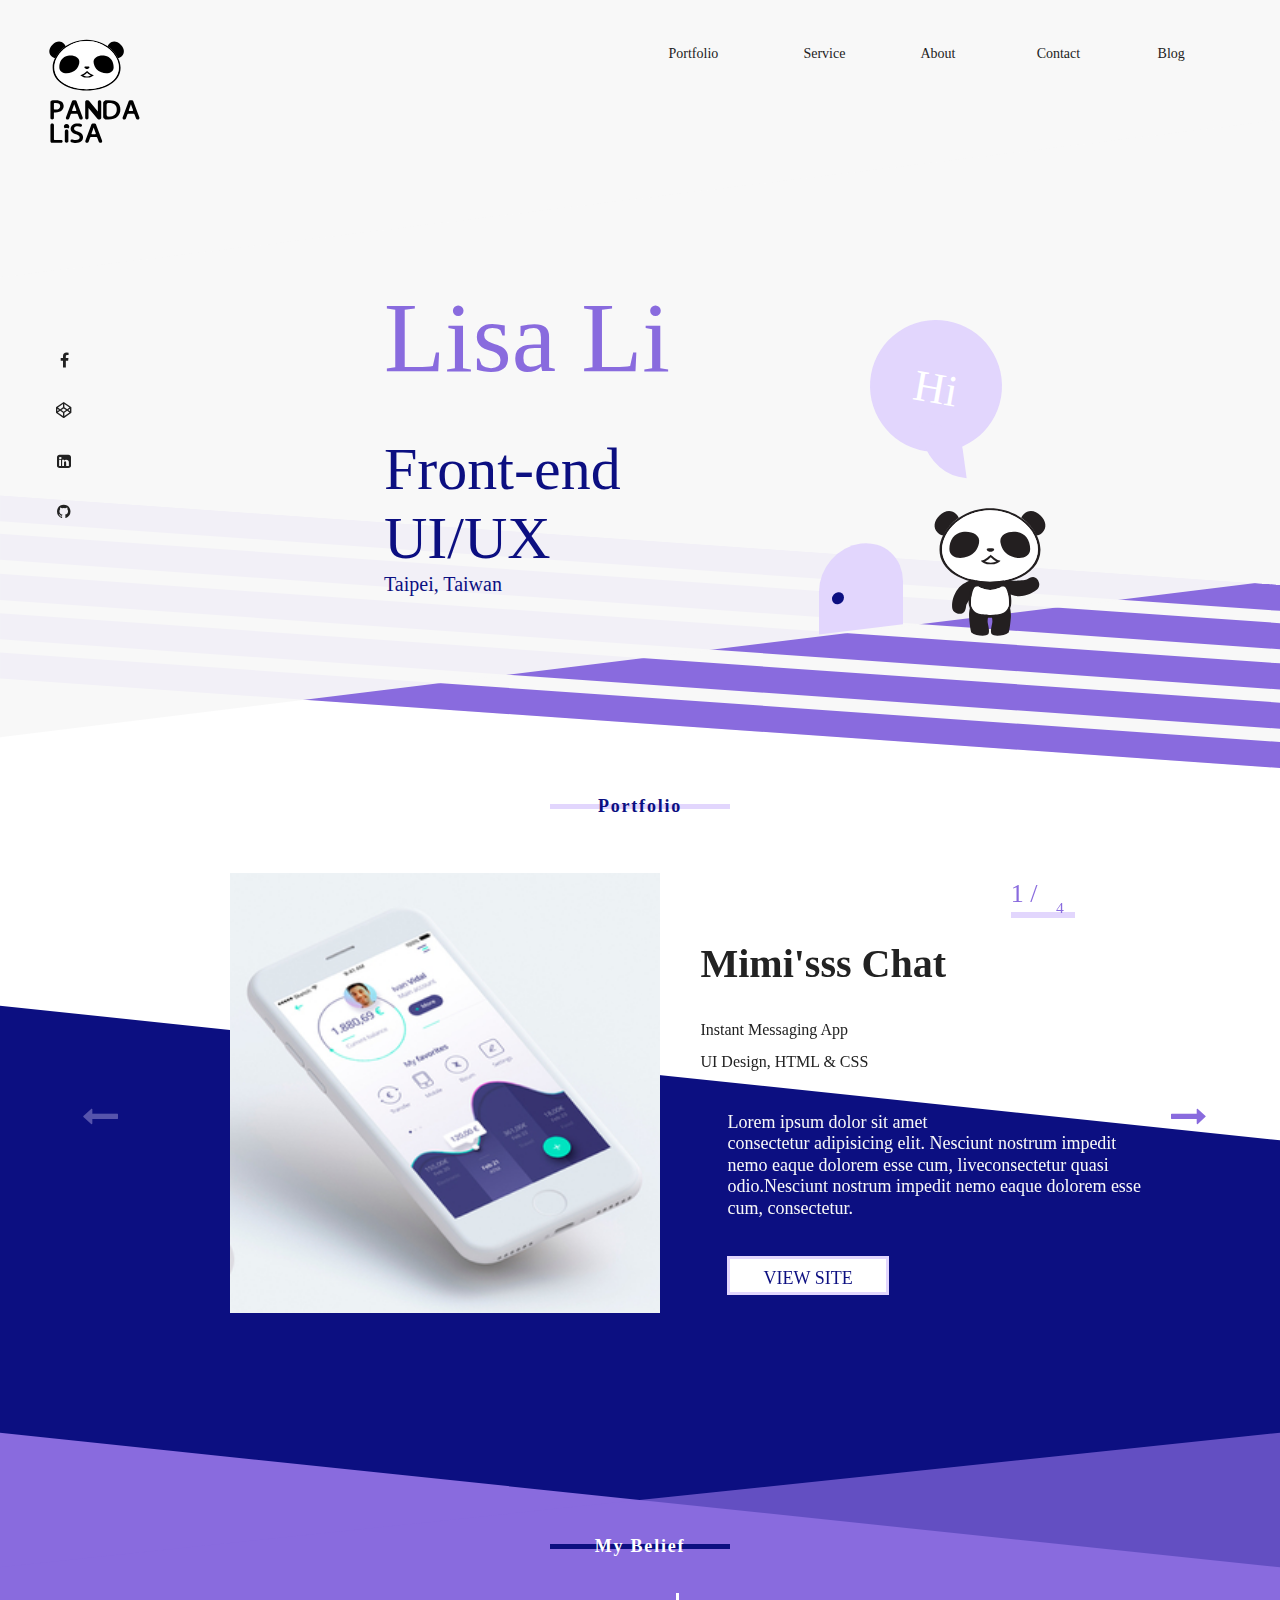
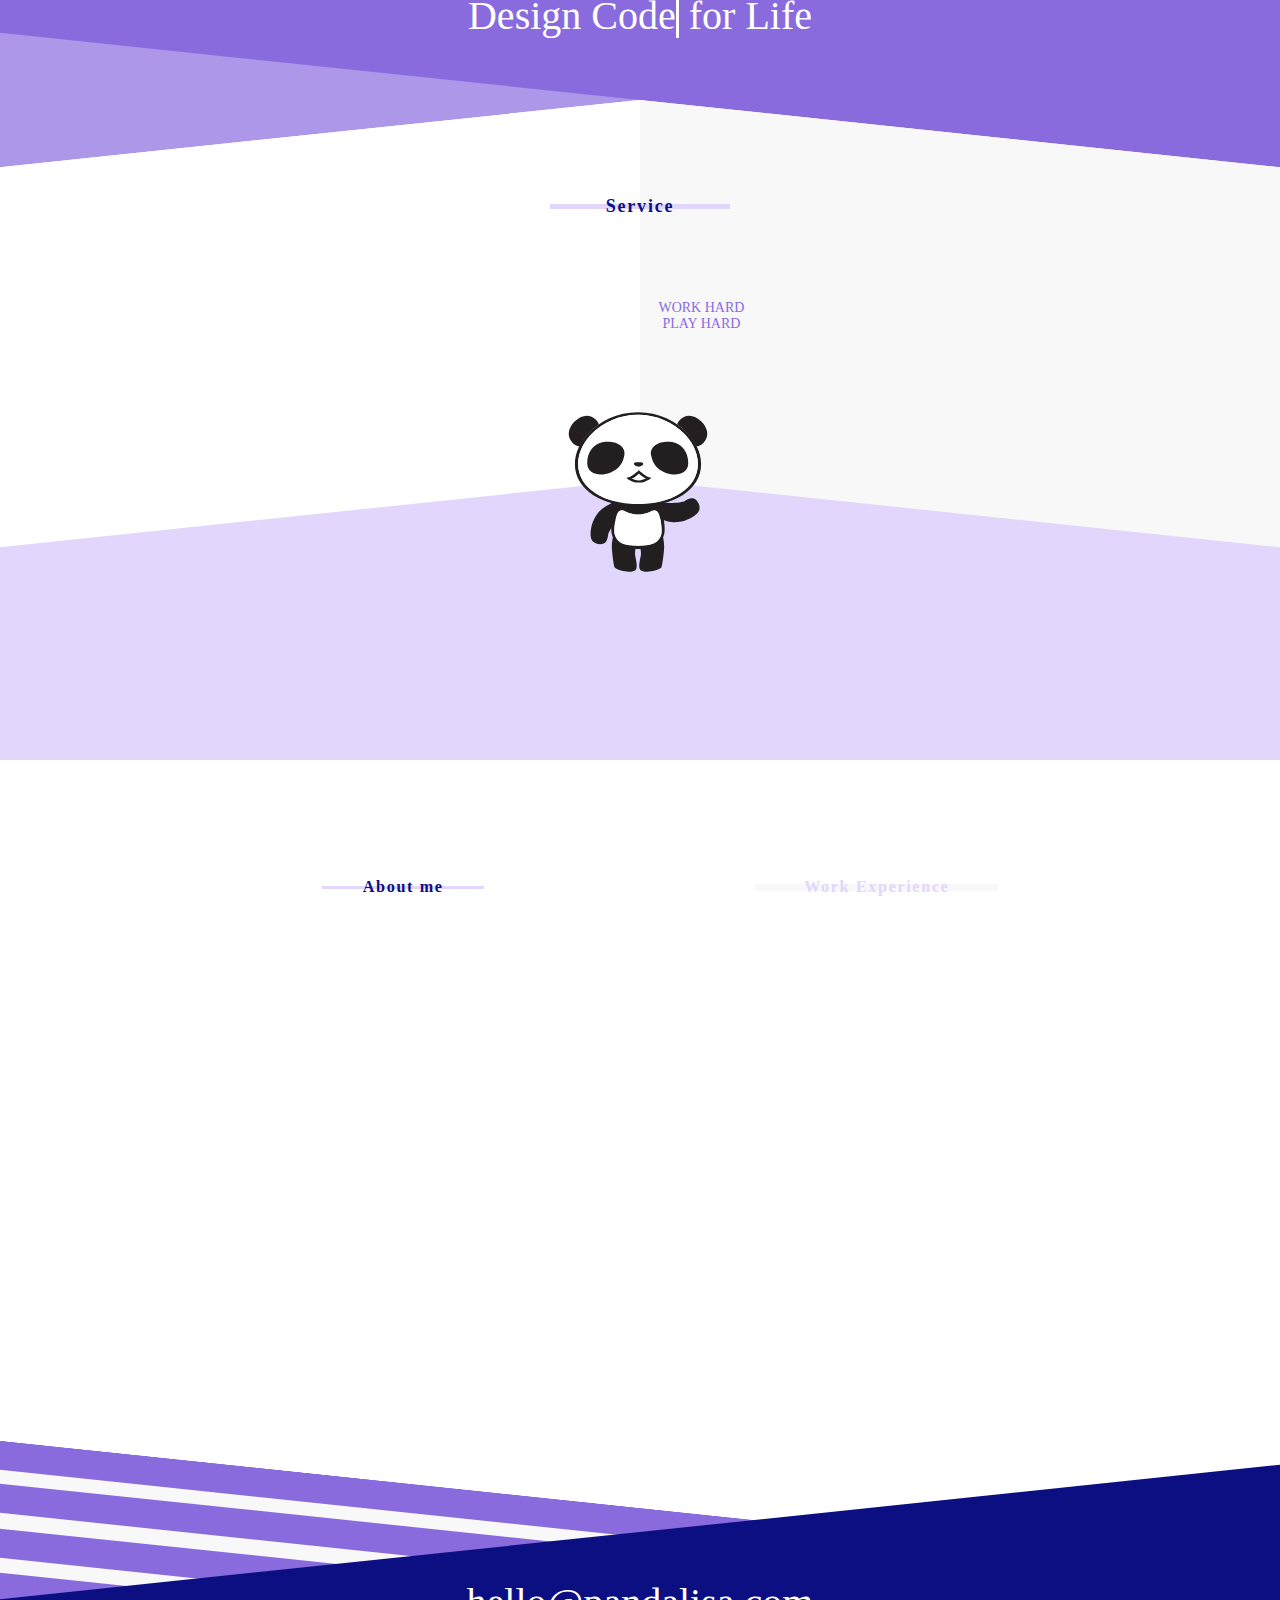
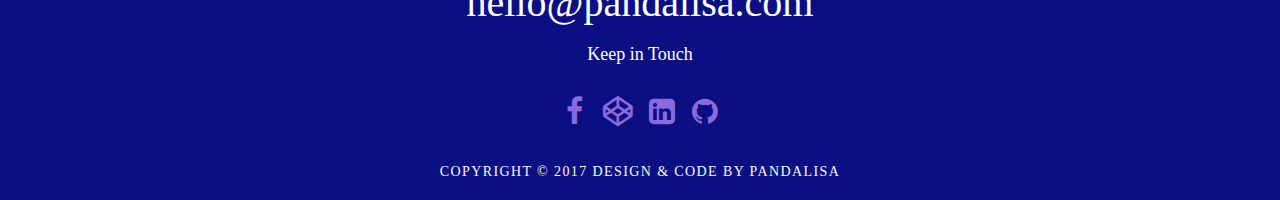
==== index.html @ 6e9677b8 "demo01" ====
<!DOCTYPE html>
<html lang="en">
<head>
	<meta charset="UTF-8">
	<meta name="viewport" content="width=device-width, initial-scale=1">
	<title>hahahaha</title>
	<link rel="stylesheet" href="css/main.css">
	<link rel="stylesheet" href="css/animate.css">
	<link rel="stylesheet" href="css/font-awesome.css">
    <link rel="stylesheet" href="css/swiper.css">

</head>
<body>

	<header>
		<section >
			<div class="brand">
				<a href="#"><img class="brand-logo" src="svg/panda-logo-01.svg" alt="Pandalisa Front-End Developer and UI/UX Designer"></a>
				<a href="#"><img class="brand-logo-hori" src="svg/panda-logo-02.svg" alt="Pandalisa Front-End Developer and UI/UX Designer"></a>
			</div>
			<nav>
				<div class="main-nav">
					<ul class="main-link">
						<li><a href="#" data-hover="portfolio" onclick="return false;" onmousedown="autoScroll('portfolio');">Portfolio</a></li>
						<li><a href="#" data-hover="Service" onclick="return false;" onmousedown="autoScroll('service');">Service</a></li>
						<li><a href="#" data-hover="About" onclick="return false;" onmousedown="autoScroll('about');">About</a></li>
						<li><a href="#contact" data-hover="Contact">Contact</a></li>
						<li><a href="http://pandalisa.blogspot.tw/" data-hover="Blog" target="_blank">Blog</a></li>
					</ul>
				</div>	
				<div class="mobile-nav">
					<a href="javascript:void(0);" class="navicon icon-color"><i class="fa fa-bars" aria-hidden="true"></i></a>
					<ul class="mobile-link hidden">
						<li><a href="#" data-hover="portfolio" onclick="return false;" onmousedown="autoScroll('portfolio');">Portfolio</a></li>
						<li><a href="#" data-hover="Service" onclick="return false;" onmousedown="autoScroll('service');">Service</a></li>
						<li><a href="#" data-hover="About" onclick="return false;" onmousedown="autoScroll('about');">About</a></li>
						<li><a href="#contact" data-hover="Contact">Contact</a></li>
						<li><a href="http://pandalisa.blogspot.tw/" data-hover="Blog" target="_blank">Blog</a></li>
					</ul>
				</div>
			</nav>
		</section>

		<section id="sticky-nav">
			<div class="brand-hori">
				<a href="#"><img class="brand-logo-hori" src="svg/panda-logo-02.svg" alt="Pandalisa Front-End Developer and UI/UX Designer"></a>
			</div>
			<nav>
				<ul>
					<li><a href="#Portfolio" data-hover="Portfolio">Portfolio</a></li>
					<li><a href="#Service" data-hover="Service">Service</a></li>
					<li><a href="#About" data-hover="About">About</a></li>
					<li><a href="#Contact" data-hover="Contact">Contact</a></li>
					<li><a href="#contact" data-hover="Contact">Contact</a></li>
				</ul>	
			</nav>
		</section>
		<div class="clearfix"></div>
			<section id="social-nav">
				<ul>
					<li><a href="https://www.facebook.com/PANDAlisa" target="_blank"><i class="fa fa-facebook-f" aria-hidden="true"></i></a></li>
					<li><a href="https://codepen.io/pandalisa/" target="_blank"><i class="fa fa-codepen" aria-hidden="true"></i></a></li>
					<li><a href="https://www.linkedin.com/in/lisa-lii-pei-yu-b23a4916/" target="_blank"><i class="fa fa-linkedin-square" aria-hidden="true"></i></a></li>
					<li><a href="https://github.com/pandalisatpe" target="_blank"><i class="fa fa-github" aria-hidden="true"></i></a></li>
				</ul>
			</section>
		
	</header>
<!-- Main content Start -->
	<article>
	<!-- Hero Start -->
		<section class="head-hero">
			<div class="hero-title">
				<div class="my-name fadeIn" data-duration="1s">Lisa Li</div>
				<div class="my-job fadeIn" data-duration="2s">Front-end<br>UI/UX</div>
				<div class="my-city fadeIn" data-duration="2.5s">Taipei, Taiwan</div>
			</div>
			<div class="hero-bg-line"><img src="svg/header-line.svg" alt=""></div>
			<div class="hero-bg-gray"></div>
			<div class="hero-bg-panda">
				<p class="hero-bg-panda-hi rotateInUpLeft" data-duration="6s">Hi</p>
				<img src="svg/panda.svg" alt="" class="hero-bg-panda-walk fadeIn" data-duration="4s">
			</div>
		</section>
	<!-- Hero End-->

	<!-- Portfolio Start -->
	<div class="clearfix"></div>
		<section class="my-portfolio" id="portfolio">
			<h2 class="section-title">Portfolio</h2>
		    <!-- Swiper -->
		    <div class="swiper-container case-slider wow fadeIn">
		        <div class="swiper-wrapper">
		            <div class="swiper-slide">
						<div class="wrapper">
							<div class="case-item">
								<img class="case-img" src="img/case-app.jpg" alt="">
								<h3 class="case-name">Mimi'sss Chat</h3>
								<p class="case-type">Instant Messaging App</p>
								<p class="case-tech">UI Design, HTML &amp; CSS</p>
								<p class="case-description">Lorem ipsum dolor sit amet<br>consectetur adipisicing elit. Nesciunt nostrum impedit nemo eaque dolorem esse cum, liveconsectetur quasi odio.Nesciunt nostrum impedit nemo eaque dolorem esse cum, consectetur.</p>
								<a class="view-more" href="#" >VIEW SITE</a>
							</div>
						</div>
		            </div>
		            <div class="swiper-slide">
						<div class="wrapper">
							<div class="case-item">
								<img class="case-img" src="img/case-app.jpg" alt="">
								<h3 class="case-name">Mimi'sss Chat</h3>
								<p class="case-type">Instant Messaging App</p>
								<p class="case-tech">UI Design, HTML &amp; CSS</p>
								<p class="case-description">Lorem ipsum dolor sit amet<br>consectetur adipisicing elit. Nesciunt nostrum impedit nemo eaque dolorem esse cum, liveconsectetur quasi odio.Nesciunt nostrum impedit nemo eaque dolorem esse cum, consectetur.</p>
								<a class="view-more" href="#" >VIEW SITE</a>
							</div>
						</div>
		            </div>
		        	<div class="swiper-slide">
						<div class="wrapper">
							<div class="case-item">
								<img class="case-img" src="img/case-app.jpg" alt="">
								<h3 class="case-name">Mimi'sss Chat</h3>
								<p class="case-type">Instant Messaging App</p>
								<p class="case-tech">UI Design, HTML &amp; CSS</p>
								<p class="case-description">Lorem ipsum dolor sit amet<br>consectetur adipisicing elit. Nesciunt nostrum impedit nemo eaque dolorem esse cum, liveconsectetur quasi odio.Nesciunt nostrum impedit nemo eaque dolorem esse cum, consectetur.</p>
								<a class="view-more" href="#" >VIEW SITE</a>
							</div>
						</div>
		            </div>
		            <div class="swiper-slide">
						<div class="wrapper">
							<div class="case-item">
								<img class="case-img" src="img/case-app.jpg" alt="">
								<h3 class="case-name">Mimi'sss Chat</h3>
								<p class="case-type">Instant Messaging App</p>
								<p class="case-tech">UI Design, HTML &amp; CSS</p>
								<p class="case-description">Lorem ipsum dolor sit amet<br>consectetur adipisicing elit. Nesciunt nostrum impedit nemo eaque dolorem esse cum, liveconsectetur quasi odio.Nesciunt nostrum impedit nemo eaque dolorem esse cum, consectetur.</p>
								<a class="view-more" href="#" >VIEW SITE</a>
							</div>
						</div>
		            </div>
		        </div>
		        <!-- Add Pagination -->
		        <div class="swiper-pagination"></div>
		        <!-- Add Arrows -->
		        <div class="slider-button swiper-button-prev"><i class="fa fa-long-arrow-left" aria-hidden="true"></i></div>
		        <div class="slider-button swiper-button-next"><i class="fa fa-long-arrow-right" aria-hidden="true"></i></div>
		    </div>
		    <div class="portfolio-bg"></div>
		</section>
	<!-- Portfolio End -->

	<!-- Belief Start -->
	<div class="clearfix"></div>
		<section class="my-belief">
			<div class="belief-content">
				<h2 class="section-title-dark">My Belief</h2>
				<p class="belief-text">Design <span class="typewrite" data-period="2000" data-type='["Code","Desing","UI"]'></span><span Class="wrap"></span> for Life</p>
			</div>
			<div class="belief-bg left"></div>
			<div class="belief-bg right"></div>
		</section>
	<!-- Belief Start -->

	<!-- Service Start -->
		<section class="my-service" id="service">
			<div class="service-bg left"></div>
			<div class="service-bg right"></div>
			<div class="service-content">
				<h2 class="section-title">Service</h2>
				<div class="service-item wow fadeInUp" data-wow-duration="1s">
					<h3 class="service-header">UI/UX Design</h3>
					<p class="service-text">Lorem ipsum dolor sit amet<br>consectetur adipisicing elit. Nesciunt nostrum impedit nemo eaque dolorem esse cum, liveconsectetur quasi odio.Nesciunt nostrum impedit nemo eaque dolorem esse cum, consectetur.</p>
				</div>
				<div class="service-item wow fadeInUp" data-wow-duration="1s">
					<h3 class="service-header">User Research</h3>
					<p class="service-text">Lorem ipsum dolor sit amet<br>consectetur adipisicing elit. Nesciunt nostrum impedit nemo eaque dolorem esse cum, liveconsectetur quasi odio.Nesciunt nostrum impedit nemo eaque dolorem esse cum, consectetur.</p>
				</div>
				<div class="service-item wow fadeInUp" data-wow-duration="2s">
					<h3 class="service-header">Front-End Dev.</h3>
					<p class="service-text">Lorem ipsum dolor sit amet<br>consectetur adipisicing elit. Nesciunt nostrum impedit nemo eaque dolorem esse cum, liveconsectetur quasi odio.Nesciunt nostrum impedit nemo eaque dolorem esse cum, consectetur.</p>
				</div>
				<div class="service-item wow fadeInUp" data-wow-duration="2s">
					<h3 class="service-header">Strategy</h3>
					<p class="service-text">Lorem ipsum dolor sit amet<br>consectetur adipisicing elit. Nesciunt nostrum impedit nemo eaque dolorem esse cum, liveconsectetur quasi odio.Nesciunt nostrum impedit nemo eaque dolorem esse cum, consectetur.</p>
				</div>
			</div>
			<div class="service-panda">
				<p>WORK HARD<br>PLAY HARD</p>
				<img class="panda-service" src="svg/panda.svg" alt="">
			</div>
			
		</section>
	<!-- Service Start -->

	<!-- Profile Start -->
		<section class="my-profile" id="about">

			<div class="about-nav">
				<div class="nav-tab">
					<button class="tab-link" onclick="openAbout(event, 'my-about')" id="defaultOpen"><h2 class="section-title" style="width:10em;">About me</h2></button>
 				 	<button class="tab-link" onclick="openAbout(event, 'my-work-experience')"><h2 class="section-title" style="width:15em;">Work Experience</h2></button>
 				 	<button class="tab-link-mobile"><h2 class="section-title" style="width:10em;">About me</h2></button>
				</div>
			</div>

			<div id="my-about" class="tab-content wow fadeInLeft" data-wow-duration="2s">
				<div class="profile-avatar">
					<img src="img/me2.jpg" alt="Lisa Li, Front-End Developer and UI/UX Designer">
				</div>
				<div class="profile-introduction">
					<p class="profile-name">Lisa Li</p>
					Hi! I'm Lisa Li, a enthusiastic Front-End architect based in Taipei, Taiwan. <br><br>
					Currently I primarily specialise in Front-End Development, although I come from UI/UX Design background and also engage in branding, business and event curation. I have more than 6+ years of experience in various project and worked with different clients.<Br><br>
					<h4 class="profile-education">Education</h4>
					<p>Shih Chien University, major in Information Technology and Management.</p><br>
					<h4>Love Panda !!!</h4>
				</div>
			</div>
			<div id="my-work-experience" class="tab-content">
				<div class="work-experience fadeInRight" data-wow-duration="100ms">
					<div class="experience wow fadeInRight" data-wow-duration="1s">
						<div class="date">Nov. 2014<br>Mar. 2017</div>
						<div class="work-company">Elite Branding Group Co. LTD</div>
						<div class="work-content">Website User Interface Design, Brand Executive, Project Management.</div>
					</div>
					<div class="experience wow fadeInRight" data-wow-duration="2s">
						<div class="date">Jul. 2012<br>Sep. 2014</div>
						<div class="work-company">SOHO Creative Branding Consultant</div>
						<div class="work-content">Brand Executive, Project Manager, Vendor Management</div>
					</div>
					<div class="experience wow fadeInRight" data-wow-duration="3s">
						<div class="date">Jul. 2011<br>Jun. 2012</div>
						<div class="work-company">LION TRAVEL CO., LTD Project Planning Dep.</div>
						<div class="work-content">Market Development, Event Coordinator, Project Executive</div>
					</div>
					<div class="experience wow fadeInRight" data-wow-duration="4s">
						<div class="date">Sep. 2009<br>Aug. 2010</div>
						<div class="work-company">Jet Bean Ltd.</div>
						<div class="work-content">Website User Interface, Social Marketing Strategy.</div>
					</div>
				</div>
			</div>

			<div class="about-nav">
				<div class="nav-tab">
 				 	<button class="tab-link-mobile"><h2 class="section-title" style="width:15em;">Work Experience</h2></button>
				</div>
			</div>

			<div id="my-work-experience" class="tab-content-mobile">
				<div class="work-experience fadeInRight" data-wow-duration="100ms">
					<div class="experience wow fadeInRight" data-wow-duration="1s">
						<div class="date">Jul. 2014<br>Mar. 2017</div>
						<div class="work-company">Elite Branding Group Co. LTD</div>
						<div class="work-content">Brand Executive, Project Manager, Vendor Management. Brand Executive, Project Manager, Vendor Management Vendor Management Vendor Management</div>
					</div>
					<div class="experience wow fadeInRight" data-wow-duration="2s">
						<div class="date">Jul. 2014<br>Mar. 2017</div>
						<div class="work-company">Elite Branding Group Co. LTD</div>
						<div class="work-content">Brand Executive, Project Manager, Vendor Management. Brand Executive, Project Manager, Vendor Management Vendor Management Vendor Management</div>
					</div>
					<div class="experience wow fadeInRight" data-wow-duration="3s">
						<div class="date">Jul. 2014<br>Mar. 2017</div>
						<div class="work-company">Elite Branding Group Co. LTD</div>
						<div class="work-content">Brand Executive, Project Manager, Vendor Management. Brand Executive, Project Manager, Vendor Management Vendor Management Vendor Management</div>
					</div>
					<div class="experience wow fadeInRight" data-wow-duration="4s">
						<div class="date">Jul. 2014<br>Mar. 2017</div>
						<div class="work-company">Elite Branding Group Co. LTD</div>
						<div class="work-content">Brand Executive, Project Manager, Vendor Management. Brand Executive, Project Manager, Vendor Management Vendor Management Vendor Management</div>
					</div>
				</div>
			</div>

		</section>
	<!-- Profile End -->

	</article>	
<!-- Main content End -->

	<footer id="contact">
		<section class="my-contact">
			<div class="contact-info">
				<a href="#" class="my-mail">hello@pandalisa.com</a>
			</div>
			<p>Keep in Touch</p>
			<div class="social-contact">
				<ul>
					<li><a href="https://www.facebook.com/PANDAlisa" target="_blank"><i class="fa fa-facebook" aria-hidden="true"></i></a></li>
					<li><a href="https://codepen.io/pandalisa/" target="_blank"><i class="fa fa-codepen" aria-hidden="true"></i></a></li>
					<li><a href="https://www.linkedin.com/in/lisa-lii-pei-yu-b23a4916/" target="_blank"><i class="fa fa-linkedin-square" aria-hidden="true"></i></a></li>
					<li><a href="https://github.com/pandalisatpe" target="_blank"><i class="fa fa-github" aria-hidden="true"></i></a></li>
				</ul>
			</div>
			<div class="copyright">copyright &copy; 2017 Design &amp; Code by <a href="http://www.pandalisa.com/">Pandalisa</a></div>
		</section>
		<section class="footer-bg"></section>
	</footer>

	<!--Javascript-->
	<script type="text/javascript" src="js/main.js"></script>
	<script type="text/javascript" src="js/jquery.min.js"></script>
	<script type="text/javascript" src="js/wow.js"></script>
	<script type="text/javascript" src="js/swiper.js"></script>

	<script>
	    new WOW().init();
	</script>
    <!-- Initialize Swiper -->
    <script>
    var swiper = new Swiper('.swiper-container', {
        nextButton: '.swiper-button-next',
        prevButton: '.swiper-button-prev',
        pagination: '.swiper-pagination',
        paginationType: 'fraction'
    });
    </script>



</body>
</html>
---- css/main.css ----
@charset "UTF-8";
* {
  margin: 0;
  padding: 0;
  width: 100%;
  -webkit-box-sizing: border-box; }

/* Base Setting */
/*! normalize.css v6.0.0 | MIT License | github.com/necolas/normalize.css */
/* Document
   ========================================================================== */
/**
 * 1. Correct the line height in all browsers.
 * 2. Prevent adjustments of font size after orientation changes in
 *    IE on Windows Phone and in iOS.
 */
html {
  line-height: 1.15;
  /* 1 */
  -ms-text-size-adjust: 100%;
  /* 2 */
  -webkit-text-size-adjust: 100%;
  /* 2 */ }

/* Sections
   ========================================================================== */
/**
 * Add the correct display in IE 9-.
 */
article,
aside,
footer,
header,
nav,
section {
  display: block; }

/**
 * Correct the font size and margin on `h1` elements within `section` and
 * `article` contexts in Chrome, Firefox, and Safari.
 */
h1 {
  font-size: 2em;
  margin: 0.67em 0; }

/* Grouping content
   ========================================================================== */
/**
 * Add the correct display in IE 9-.
 * 1. Add the correct display in IE.
 */
figcaption,
figure,
main {
  /* 1 */
  display: block; }

/**
 * Add the correct margin in IE 8.
 */
figure {
  margin: 1em 40px; }

/**
 * 1. Add the correct box sizing in Firefox.
 * 2. Show the overflow in Edge and IE.
 */
hr {
  box-sizing: content-box;
  /* 1 */
  height: 0;
  /* 1 */
  overflow: visible;
  /* 2 */ }

/**
 * 1. Correct the inheritance and scaling of font size in all browsers.
 * 2. Correct the odd `em` font sizing in all browsers.
 */
pre {
  font-family: monospace, monospace;
  /* 1 */
  font-size: 1em;
  /* 2 */ }

/* Text-level semantics
   ========================================================================== */
/**
 * 1. Remove the gray background on active links in IE 10.
 * 2. Remove gaps in links underline in iOS 8+ and Safari 8+.
 */
a {
  background-color: transparent;
  /* 1 */
  -webkit-text-decoration-skip: objects;
  /* 2 */ }

/**
 * 1. Remove the bottom border in Chrome 57- and Firefox 39-.
 * 2. Add the correct text decoration in Chrome, Edge, IE, Opera, and Safari.
 */
abbr[title] {
  border-bottom: none;
  /* 1 */
  text-decoration: underline;
  /* 2 */
  text-decoration: underline dotted;
  /* 2 */ }

/**
 * Prevent the duplicate application of `bolder` by the next rule in Safari 6.
 */
b,
strong {
  font-weight: inherit; }

/**
 * Add the correct font weight in Chrome, Edge, and Safari.
 */
b,
strong {
  font-weight: bolder; }

/**
 * 1. Correct the inheritance and scaling of font size in all browsers.
 * 2. Correct the odd `em` font sizing in all browsers.
 */
code,
kbd,
samp {
  font-family: monospace, monospace;
  /* 1 */
  font-size: 1em;
  /* 2 */ }

/**
 * Add the correct font style in Android 4.3-.
 */
dfn {
  font-style: italic; }

/**
 * Add the correct background and color in IE 9-.
 */
mark {
  background-color: #ff0;
  color: #000; }

/**
 * Add the correct font size in all browsers.
 */
small {
  font-size: 80%; }

/**
 * Prevent `sub` and `sup` elements from affecting the line height in
 * all browsers.
 */
sub,
sup {
  font-size: 75%;
  line-height: 0;
  position: relative;
  vertical-align: baseline; }

sub {
  bottom: -0.25em; }

sup {
  top: -0.5em; }

/* Embedded content
   ========================================================================== */
/**
 * Add the correct display in IE 9-.
 */
audio,
video {
  display: inline-block; }

/**
 * Add the correct display in iOS 4-7.
 */
audio:not([controls]) {
  display: none;
  height: 0; }

/**
 * Remove the border on images inside links in IE 10-.
 */
img {
  border-style: none; }

/**
 * Hide the overflow in IE.
 */
svg:not(:root) {
  overflow: hidden; }

/* Forms
   ========================================================================== */
/**
 * Remove the margin in Firefox and Safari.
 */
button,
input,
optgroup,
select,
textarea {
  margin: 0; }

/**
 * Show the overflow in IE.
 * 1. Show the overflow in Edge.
 */
button,
input {
  /* 1 */
  overflow: visible; }

/**
 * Remove the inheritance of text transform in Edge, Firefox, and IE.
 * 1. Remove the inheritance of text transform in Firefox.
 */
button,
select {
  /* 1 */
  text-transform: none; }

/**
 * 1. Prevent a WebKit bug where (2) destroys native `audio` and `video`
 *    controls in Android 4.
 * 2. Correct the inability to style clickable types in iOS and Safari.
 */
button,
html [type="button"],
[type="reset"],
[type="submit"] {
  -webkit-appearance: button;
  /* 2 */ }

/**
 * Remove the inner border and padding in Firefox.
 */
button::-moz-focus-inner,
[type="button"]::-moz-focus-inner,
[type="reset"]::-moz-focus-inner,
[type="submit"]::-moz-focus-inner {
  border-style: none;
  padding: 0; }

/**
 * Restore the focus styles unset by the previous rule.
 */
button:-moz-focusring,
[type="button"]:-moz-focusring,
[type="reset"]:-moz-focusring,
[type="submit"]:-moz-focusring {
  outline: 1px dotted ButtonText; }

/**
 * 1. Correct the text wrapping in Edge and IE.
 * 2. Correct the color inheritance from `fieldset` elements in IE.
 * 3. Remove the padding so developers are not caught out when they zero out
 *    `fieldset` elements in all browsers.
 */
legend {
  box-sizing: border-box;
  /* 1 */
  color: inherit;
  /* 2 */
  display: table;
  /* 1 */
  max-width: 100%;
  /* 1 */
  padding: 0;
  /* 3 */
  white-space: normal;
  /* 1 */ }

/**
 * 1. Add the correct display in IE 9-.
 * 2. Add the correct vertical alignment in Chrome, Firefox, and Opera.
 */
progress {
  display: inline-block;
  /* 1 */
  vertical-align: baseline;
  /* 2 */ }

/**
 * Remove the default vertical scrollbar in IE.
 */
textarea {
  overflow: auto; }

/**
 * 1. Add the correct box sizing in IE 10-.
 * 2. Remove the padding in IE 10-.
 */
[type="checkbox"],
[type="radio"] {
  box-sizing: border-box;
  /* 1 */
  padding: 0;
  /* 2 */ }

/**
 * Correct the cursor style of increment and decrement buttons in Chrome.
 */
[type="number"]::-webkit-inner-spin-button,
[type="number"]::-webkit-outer-spin-button {
  height: auto; }

/**
 * 1. Correct the odd appearance in Chrome and Safari.
 * 2. Correct the outline style in Safari.
 */
[type="search"] {
  -webkit-appearance: textfield;
  /* 1 */
  outline-offset: -2px;
  /* 2 */ }

/**
 * Remove the inner padding and cancel buttons in Chrome and Safari on macOS.
 */
[type="search"]::-webkit-search-cancel-button,
[type="search"]::-webkit-search-decoration {
  -webkit-appearance: none; }

/**
 * 1. Correct the inability to style clickable types in iOS and Safari.
 * 2. Change font properties to `inherit` in Safari.
 */
::-webkit-file-upload-button {
  -webkit-appearance: button;
  /* 1 */
  font: inherit;
  /* 2 */ }

/* Interactive
   ========================================================================== */
/*
 * Add the correct display in IE 9-.
 * 1. Add the correct display in Edge, IE, and Firefox.
 */
details,
menu {
  display: block; }

/*
 * Add the correct display in all browsers.
 */
summary {
  display: list-item; }

/* Scripting
   ========================================================================== */
/**
 * Add the correct display in IE 9-.
 */
canvas {
  display: inline-block; }

/**
 * Add the correct display in IE.
 */
template {
  display: none; }

/* Hidden
   ========================================================================== */
/**
 * Add the correct display in IE 10-.
 */
[hidden] {
  display: none; }

@font-face {
  font-family: 'Liquide';
  src: url("fonts/Liquide.ttf") format("truetype"); }
@font-face {
  font-family: 'Roboto';
  font-style: 'regular';
  font-weight: 400;
  src: url("https://fonts.googleapis.com/css?family=Roboto:300,400,500,500i,700,900"); }
h1, h2, h3, h4 {
  font-family: 'Liquide'; }

h1 {
  font-size: 40px; }

h2 {
  font-size: 20px; }

h3 {
  font-size: 30px; }

h4 {
  font-size: 18px; }

p {
  font-size: 18px; }

.clearfix:after {
  content: '';
  display: table;
  clear: both; }

/*
// pc 
@media all and (min-width: 1025px) and (max-width: 1440px) {
	body {width: 100%;}	
}

// pc normal and pad-horizonal 
@media all and (min-width: 960px) and (max-width: 1024px) {
	
}

// pc small
@media all and (min-width: 768px) and (max-width: 959px) {
	
}

// pad vertical
@media all and (min-width: 640px) and (max-width: 767px) {
	body {width: 100%;}	
}

// mobile horizonal
@media all and (min-width: 426px) and (max-width: 639px) {
	body {width: 100%;}
}

// mobile vertical
@media all and (min-width: 321px) and (max-width: 425px) {
	body {width: 100%;}	
}

// mobile small
@media all and (max-width: 320px) {
	body {width: 100%;}	
}
*/
body {
  width: 100%;
  font-family: 'Roboto';
  font-size: 20px;
  color: #222222; }
  @media all and (min-width: 640px) and (max-width: 768px) {
    body {
      font-size: 18px; } }
  @media all and (min-width: 426px) and (max-width: 639px) {
    body {
      font-size: 16px; } }
  @media all and (min-width: 321px) and (max-width: 425px) {
    body {
      font-size: 16px; } }
  @media all and (max-width: 320px) {
    body {
      font-size: 16px; } }

/* Each Module */
.brand {
  z-index: 900;
  float: left;
  position: absolute;
  width: 20%; }
  .brand .brand-logo {
    width: 7em;
    margin: 1em 1.2em;
    display: block; }
    @media all and (min-width: 960px) and (max-width: 1024px) {
      .brand .brand-logo {
        width: 6em; } }
    @media all and (min-width: 769px) and (max-width: 959px) {
      .brand .brand-logo {
        width: 5em; } }
    @media all and (min-width: 640px) and (max-width: 768px) {
      .brand .brand-logo {
        display: none; } }
    @media all and (min-width: 426px) and (max-width: 639px) {
      .brand .brand-logo {
        display: none; } }
    @media all and (min-width: 321px) and (max-width: 425px) {
      .brand .brand-logo {
        display: none; } }
    @media all and (max-width: 320px) {
      .brand .brand-logo {
        display: none; } }
  .brand .brand-logo-hori {
    width: 9em;
    margin: .7em 0;
    display: none; }
    @media all and (min-width: 640px) and (max-width: 768px) {
      .brand .brand-logo-hori {
        display: block; } }
    @media all and (min-width: 426px) and (max-width: 639px) {
      .brand .brand-logo-hori {
        display: block; } }
    @media all and (min-width: 321px) and (max-width: 425px) {
      .brand .brand-logo-hori {
        display: block; } }
    @media all and (max-width: 320px) {
      .brand .brand-logo-hori {
        display: block; } }

nav {
  z-index: 800;
  position: absolute;
  float: left; }

.main-nav {
  width: 80%;
  height: 6em;
  float: right;
  display: block;
  padding: 0 5%; }
  .main-nav ul {
    text-align: right;
    padding-top: 2em; }
    .main-nav ul li:nth-child(1) {
      width: 8em; }
    .main-nav ul li:nth-child(2) {
      width: 6em; }
    .main-nav ul li:nth-child(3) {
      width: 5.5em; }
    .main-nav ul li:nth-child(4) {
      width: 7em; }
    .main-nav ul li:nth-child(5) {
      width: 4.4em; }
    .main-nav ul li {
      display: inline-block;
      text-align: center;
      margin: 0 1em;
      font-family: 'Liquide';
      font-size: .7em; }
      .main-nav ul li a {
        text-decoration: none;
        color: #222222; }
      .main-nav ul li a:hover {
        color: #0C0F81; }
      .main-nav ul li:hover {
        background: linear-gradient(0deg, transparent 0%, transparent 30%, #E2D6FD 30%, #E2D6FD 70%, transparent 70%, transparent 100%); }
  @media all and (min-width: 769px) and (max-width: 959px) {
    .main-nav ul li {
      margin: 0 0.7em; } }
  @media all and (min-width: 640px) and (max-width: 768px) {
    .main-nav ul li {
      margin: 0 0.3em; } }
  @media all and (min-width: 426px) and (max-width: 639px) {
    .main-nav {
      display: none; } }
  @media all and (min-width: 321px) and (max-width: 425px) {
    .main-nav {
      display: none; } }
  @media all and (max-width: 320px) {
    .main-nav {
      display: none; } }

.mobile-bg {
  background: #896bde;
  height: 100vh;
  transform-origin: top;
  transform: height 2s ease; }

.mobile-nav {
  width: 100%;
  float: left;
  position: absolute;
  padding: 1.5em 2em; }
  .mobile-nav .navicon {
    text-align: right;
    color: #FFF;
    font-size: 2em; }
  .mobile-nav .icon-color {
    color: #896BDE; }
  .mobile-nav ul.hidden {
    display: none; }
  .mobile-nav ul.mobile-link {
    width: 100%;
    text-align: center;
    padding: 1em 20% 0; }
    .mobile-nav ul.mobile-link li {
      display: block;
      text-align: center;
      width: 100%;
      margin: 1.4em 0;
      font-family: 'Liquide';
      font-size: 1.7em; }
      .mobile-nav ul.mobile-link li a {
        text-decoration: none;
        color: #FFF; }
      .mobile-nav ul.mobile-link li a:hover {
        color: #0C0F81; }
      .mobile-nav ul.mobile-link li:hover {
        background: linear-gradient(0deg, transparent 0%, transparent 30%, #E2D6FD 30%, #E2D6FD 70%, transparent 70%, transparent 100%); }
  @media all and (min-width: 1025px) and (max-width: 1440px) {
    .mobile-nav {
      display: none; } }
  @media all and (min-width: 960px) and (max-width: 1024px) {
    .mobile-nav {
      display: none; } }
  @media all and (min-width: 769px) and (max-width: 959px) {
    .mobile-nav {
      display: none; } }
  @media all and (min-width: 640px) and (max-width: 768px) {
    .mobile-nav {
      display: none; } }
  @media all and (min-width: 426px) and (max-width: 639px) {
    .mobile-nav {
      display: block; } }
  @media all and (min-width: 321px) and (max-width: 425px) {
    .mobile-nav {
      display: block; } }
  @media all and (max-width: 320px) {
    .mobile-nav {
      display: block; } }

#sticky-nav {
  display: none;
  opacity: 0;
  position: fixed;
  padding: 0 5%;
  z-index: 900;
  background: rgba(248, 248, 248, 0.8);
  width: 100%;
  height: 4.5em;
  top: -4.5em;
  transform-origin: top;
  transition: all 2s linear; }

@keyframes navdown {
  form {
    top: -4.5em;
    opacity: 0; }
  to {
    top: 0;
    opacity: 1; } }
#sticky-nav > .brand-hori {
  float: left;
  width: 20%; }
  #sticky-nav > .brand-hori .brand-logo-hori {
    width: 9em;
    margin: .7em 1.2em; }

#sticky-nav > nav {
  float: right;
  display: block;
  height: 6em; }
  #sticky-nav > nav ul {
    text-align: right;
    padding-top: 1.6em; }
    #sticky-nav > nav ul li:nth-child(1) {
      width: 8em; }
    #sticky-nav > nav ul li:nth-child(2) {
      width: 6em; }
    #sticky-nav > nav ul li:nth-child(3) {
      width: 5.5em; }
    #sticky-nav > nav ul li:nth-child(4) {
      width: 7em; }
    #sticky-nav > nav ul li {
      display: inline-block;
      text-align: center;
      margin: 0 1em;
      font-family: 'Liquide';
      font-size: .7em; }
      #sticky-nav > nav ul li a {
        text-decoration: none;
        color: #222222; }
      #sticky-nav > nav ul li a:hover {
        color: #0C0F81; }
      #sticky-nav > nav ul li:hover {
        background: linear-gradient(0deg, transparent 0%, transparent 30%, #E2D6FD 30%, #E2D6FD 70%, transparent 70%, transparent 100%); }

#social-nav {
  float: left;
  display: block;
  position: fixed;
  width: 10%;
  margin-top: 25%;
  z-index: 900; }
  #social-nav ul li {
    margin: 2em auto;
    text-align: center;
    list-style: none;
    font-size: .8em; }
    #social-nav ul li a, #social-nav ul li a:link {
      color: #222222; }
    #social-nav ul li a:hover {
      color: #896BDE; }
  @media all and (min-width: 640px) and (max-width: 768px) {
    #social-nav {
      display: none; } }
  @media all and (min-width: 426px) and (max-width: 639px) {
    #social-nav {
      display: none; } }
  @media all and (min-width: 321px) and (max-width: 425px) {
    #social-nav {
      display: none; } }
  @media all and (max-width: 320px) {
    #social-nav {
      display: none; } }

.section-title, .nav-tab button h2, .nav-tab button.active h2, .nav-tab button:hover h2, .nav-tab button:focus h2, .nav-tab .tab-link-mobile h2 {
  width: 10em;
  font-size: .9em;
  color: #0C0F81;
  text-align: center;
  margin: 2em auto;
  font-family: 'Liquide';
  letter-spacing: .1em;
  background: linear-gradient(0deg, transparent 0%, transparent 40%, #E2D6FD 40%, #E2D6FD 60%, transparent 60%, transparent 100%); }

.section-title-dark {
  width: 10em;
  font-size: .9em;
  color: #FFF;
  text-align: center;
  margin: 2em auto;
  font-family: 'Liquide';
  letter-spacing: .1em;
  background: linear-gradient(0deg, transparent 0%, transparent 40%, #0C0F81 40%, #0C0F81 60%, transparent 60%, transparent 100%); }

.case-slider {
  z-index: 50;
  width: 100%;
  position: absolute; }

.swiper-wrapper {
  width: 80%;
  margin: 0 10%; }
  @media all and (min-width: 321px) and (max-width: 425px) {
    .swiper-wrapper {
      width: 90%;
      margin: 0 5%; } }
  @media all and (max-width: 320px) {
    .swiper-wrapper {
      width: 90%;
      margin: 0 5%; } }

.case-item {
  width: 84%;
  height: 23em;
  margin: 0 8%; }
  @media all and (min-width: 321px) and (max-width: 425px) {
    .case-item {
      width: 80%;
      height: 29em;
      margin: 0 5%; } }
  @media all and (max-width: 320px) {
    .case-item {
      width: 80%;
      height: 28em;
      margin: 0 5%; } }

.case-img {
  float: left;
  width: 40%;
  height: 22em;
  object-fit: cover;
  margin: 1em 2em 0 0; }
  @media all and (min-width: 769px) and (max-width: 959px) {
    .case-img {
      height: 11em; } }
  @media all and (min-width: 640px) and (max-width: 768px) {
    .case-img {
      height: 11em; } }
  @media all and (min-width: 426px) and (max-width: 639px) {
    .case-img {
      height: 11em;
      margin: 1em 1em 0 0; } }
  @media all and (min-width: 321px) and (max-width: 425px) {
    .case-img {
      width: 90%;
      height: 7em;
      margin: .5em 5%; } }
  @media all and (max-width: 320px) {
    .case-img {
      width: 90%;
      height: 7em;
      margin: .5em 5%; } }

.case-name {
  float: left;
  width: 50%;
  height: 2em;
  font-family: 'Liquide';
  font-size: 2em;
  margin-top: 2.2em; }
  @media all and (min-width: 769px) and (max-width: 959px) {
    .case-name {
      margin-top: 1.2em; } }
  @media all and (min-width: 640px) and (max-width: 768px) {
    .case-name {
      margin-top: 1.2em; } }
  @media all and (min-width: 426px) and (max-width: 639px) {
    .case-name {
      margin-top: 1.2em; } }
  @media all and (min-width: 321px) and (max-width: 425px) {
    .case-name {
      width: 100%;
      margin-top: .2em; } }
  @media all and (max-width: 320px) {
    .case-name {
      width: 100%;
      font-size: 1.5em;
      margin-top: .2em; } }

.case-type {
  float: left;
  width: 30%;
  height: 2em;
  font-size: .8em; }
  @media all and (min-width: 769px) and (max-width: 959px) {
    .case-type {
      margin-top: 1em; } }
  @media all and (min-width: 640px) and (max-width: 768px) {
    .case-type {
      margin-top: 1.5em; } }
  @media all and (min-width: 426px) and (max-width: 639px) {
    .case-type {
      margin-top: 1.5em;
      width: 40%; } }
  @media all and (min-width: 321px) and (max-width: 425px) {
    .case-type {
      width: 85%;
      color: #FFF;
      margin-left: 5%; } }
  @media all and (max-width: 320px) {
    .case-type {
      width: 85%;
      color: #FFF;
      margin-left: 5%;
      margin-top: 1.7em; } }

.case-tech {
  float: left;
  width: 30%;
  height: 2em;
  font-size: .8em; }
  @media all and (min-width: 426px) and (max-width: 639px) {
    .case-tech {
      width: 40%; } }
  @media all and (min-width: 321px) and (max-width: 425px) {
    .case-tech {
      width: 85%;
      color: #FFF;
      margin-left: 5%; } }
  @media all and (max-width: 320px) {
    .case-tech {
      width: 85%;
      color: #FFF;
      margin-left: 5%; } }

.case-description {
  float: left;
  width: 40%;
  height: 6.5em;
  font-size: .9em;
  font-weight: 300;
  line-height: 1.2em;
  color: #f8f8f8;
  margin: 1.5em 1.5em; }
  @media all and (min-width: 769px) and (max-width: 959px) {
    .case-description {
      width: 80%; } }
  @media all and (min-width: 640px) and (max-width: 768px) {
    .case-description {
      width: 80%; } }
  @media all and (min-width: 426px) and (max-width: 639px) {
    .case-description {
      width: 75%; } }
  @media all and (min-width: 321px) and (max-width: 425px) {
    .case-description {
      width: 90%;
      margin: .5em 1%; } }
  @media all and (max-width: 320px) {
    .case-description {
      width: 100%;
      margin: .5em 0%; } }

.view-more {
  float: left;
  width: 15%;
  height: 2.2em;
  font-size: .9em;
  background: #fff;
  color: #0C0F81;
  text-align: center;
  text-decoration: none;
  border: 0.2em solid #E2D6FD;
  padding: .5em 0;
  margin-left: 1.5em; }
  .view-more:hover {
    background: #E2D6FD;
    color: #fff;
    transition: all 200ms ease; }
  @media all and (min-width: 769px) and (max-width: 959px) {
    .view-more {
      width: 20%;
      margin: -1.5em 40% 0; } }
  @media all and (min-width: 640px) and (max-width: 768px) {
    .view-more {
      width: 20%;
      margin: -1.5em 40% 0; } }
  @media all and (min-width: 426px) and (max-width: 639px) {
    .view-more {
      width: 26%;
      margin: 0 37%; } }
  @media all and (min-width: 321px) and (max-width: 425px) {
    .view-more {
      width: 40%;
      margin: 1em 30%; } }
  @media all and (max-width: 320px) {
    .view-more {
      width: 40%;
      margin: 1em 30%; } }

.slider-button {
  position: absolute;
  width: 90%;
  height: 5em;
  margin: 7em 5% 0;
  font-size: 1.8em;
  top: 50%; }
  .slider-button:hover {
    cursor: pointer; }
  @media all and (min-width: 960px) and (max-width: 1024px) {
    .slider-button {
      top: 46%; } }
  @media all and (min-width: 769px) and (max-width: 959px) {
    .slider-button {
      top: 46%; } }
  @media all and (min-width: 640px) and (max-width: 768px) {
    .slider-button {
      top: 41%; } }
  @media all and (min-width: 426px) and (max-width: 639px) {
    .slider-button {
      top: 40%; } }
  @media all and (min-width: 321px) and (max-width: 425px) {
    .slider-button {
      top: 90%; } }
  @media all and (max-width: 320px) {
    .slider-button {
      top: 90%; } }

.swiper-button-prev {
  width: 1em;
  height: 3em;
  left: .5em;
  padding-top: 1em;
  color: #E2D6FD; }
  .swiper-button-prev:hover {
    padding-top: .94em;
    text-shadow: 0.05em 0.1em 0.1em #222222; }
  @media all and (min-width: 321px) and (max-width: 425px) {
    .swiper-button-prev {
      left: 20%; } }
  @media all and (max-width: 320px) {
    .swiper-button-prev {
      left: 20%; } }

.swiper-button-next {
  width: 1em;
  height: 3em;
  right: .5em;
  padding-top: 1em;
  text-align: right;
  color: #896BDE; }
  .swiper-button-next:hover {
    padding-top: .94em;
    text-shadow: -0.05em 0.1em 0.1em #E2D6FD; }
  @media all and (min-width: 321px) and (max-width: 425px) {
    .swiper-button-next {
      right: 20%; } }
  @media all and (max-width: 320px) {
    .swiper-button-next {
      right: 20%; } }

.swiper-pagination {
  position: absolute;
  right: 15%;
  top: 1em;
  width: 10%;
  height: 3em;
  font-family: 'Liquide';
  color: #896BDE;
  font-size: 1.3em; }
  @media all and (min-width: 960px) and (max-width: 1024px) {
    .swiper-pagination {
      right: 10%; } }
  @media all and (min-width: 769px) and (max-width: 959px) {
    .swiper-pagination {
      right: 15%;
      top: 90%; } }
  @media all and (min-width: 640px) and (max-width: 768px) {
    .swiper-pagination {
      right: 15%;
      top: 90%; } }
  @media all and (min-width: 426px) and (max-width: 639px) {
    .swiper-pagination {
      right: 16%;
      top: 90%; } }
  @media all and (min-width: 321px) and (max-width: 425px) {
    .swiper-pagination {
      font-size: 1em;
      right: 48%;
      top: 93%; } }
  @media all and (max-width: 320px) {
    .swiper-pagination {
      font-size: 1em;
      right: 48%;
      top: 93%; } }
  .swiper-pagination .swiper-pagination-total {
    display: block;
    position: absolute;
    color: #222222;
    font-size: .6em;
    color: #896BDE;
    left: 2.3em;
    top: 1.3em; }
  .swiper-pagination:before {
    content: "";
    position: absolute;
    width: 50%;
    height: .2em;
    background: #E2D6FD;
    top: 1.3em; }

/* General Layout */
header {
  z-index: 800;
  width: 100%;
  height: 6em;
  background: #f8f8f8;
  padding: 0; }
  @media all and (min-width: 640px) and (max-width: 768px) {
    header {
      height: 5em; } }
  @media all and (min-width: 426px) and (max-width: 639px) {
    header {
      position: fixed;
      height: 4em; } }
  @media all and (min-width: 321px) and (max-width: 425px) {
    header {
      position: fixed;
      height: 4em; } }
  @media all and (max-width: 320px) {
    header {
      position: fixed;
      height: 4em; } }

footer {
  width: 100%;
  height: 14em;
  overflow: hidden; }

.my-contact {
  z-index: 50;
  position: absolute;
  width: 34%;
  margin: 1em 33% 0;
  text-align: center;
  padding-top: 2em;
  color: #FFF; }
  .my-contact p {
    font-family: 'Liquide';
    margin-top: 1em; }
  @media all and (min-width: 960px) and (max-width: 1024px) {
    .my-contact {
      width: 44%;
      margin: 1em 28% 0; } }
  @media all and (min-width: 769px) and (max-width: 959px) {
    .my-contact {
      width: 50%;
      margin: 1em 25% 0; } }
  @media all and (min-width: 640px) and (max-width: 768px) {
    .my-contact {
      width: 56%;
      margin: 1em 22% 0; } }
  @media all and (min-width: 426px) and (max-width: 639px) {
    .my-contact {
      width: 80%;
      margin: 1em 10% 0; } }
  @media all and (min-width: 321px) and (max-width: 425px) {
    .my-contact {
      width: 90%;
      margin: 1em 5% 0;
      font-size: .8em; } }
  @media all and (max-width: 320px) {
    .my-contact {
      width: 90%;
      margin: 1em 5% 0;
      font-size: .8em; } }

.contact-info {
  text-align: center; }
  .contact-info .my-mail {
    font-size: 2em;
    text-decoration: none;
    color: #FFF;
    width: 15em; }
  .contact-info:hover {
    background: linear-gradient(0deg, transparent 0%, transparent 30%, #222222 30%, #222222 70%, transparent 70%, transparent 100%); }

.social-contact {
  width: 40%;
  height: 1.5em;
  margin: 1em 30% .8em;
  font-size: 1.5em; }
  .social-contact ul {
    list-style: none; }
    .social-contact ul li {
      width: 25%;
      text-align: center;
      float: left; }
      .social-contact ul li a, .social-contact ul li a:link {
        color: #896BDE; }
      .social-contact ul li a:hover {
        color: #fff; }

.copyright {
  font-size: .7em;
  font-weight: 300;
  letter-spacing: .1em;
  color: #f8f8f8;
  text-transform: uppercase; }
  .copyright a, .copyright a:link {
    text-decoration: none;
    color: #f8f8f8; }

.footer-bg {
  z-index: 10;
  width: 100%;
  height: 14em;
  background: #0C0F81;
  overflow: hidden; }
  .footer-bg:before {
    content: "";
    width: 59%;
    height: 8.8em;
    position: absolute;
    transform-origin: right top;
    transform: skewY(6deg);
    background-image: url("../svg/header-line.svg"); }
  .footer-bg:after {
    content: "";
    width: 100%;
    height: 9em;
    position: absolute;
    transform: skewY(-6deg);
    background: #0C0F81;
    margin-top: .6em; }
  @media all and (min-width: 960px) and (max-width: 1024px) {
    .footer-bg:before {
      width: 65%; } }
  @media all and (min-width: 769px) and (max-width: 959px) {
    .footer-bg:before {
      width: 65%; } }
  @media all and (min-width: 640px) and (max-width: 768px) {
    .footer-bg:before {
      width: 65%; } }
  @media all and (min-width: 426px) and (max-width: 639px) {
    .footer-bg:before {
      width: 71%;
      transform: skewY(6deg) scaleY(0.6); } }
  @media all and (min-width: 321px) and (max-width: 425px) {
    .footer-bg:before {
      width: 71%;
      transform: skewY(6deg) scaleY(0.6); } }
  @media all and (max-width: 320px) {
    .footer-bg:before {
      width: 80%;
      transform: skewY(6deg) scaleY(0.6); } }

/* Each Page */
.head-hero {
  width: 100%;
  height: 25em;
  background: #f8f8f8; }
  @media all and (min-width: 960px) and (max-width: 1024px) {
    .head-hero {
      height: 24.5em; } }
  @media all and (min-width: 769px) and (max-width: 959px) {
    .head-hero {
      height: 23em; } }
  @media all and (min-width: 640px) and (max-width: 768px) {
    .head-hero {
      height: 22em; } }
  @media all and (min-width: 426px) and (max-width: 639px) {
    .head-hero {
      height: 21em; } }
  @media all and (min-width: 321px) and (max-width: 425px) {
    .head-hero {
      height: 22em; } }
  @media all and (max-width: 320px) {
    .head-hero {
      height: 19em; } }
  .head-hero .hero-bg-gray {
    z-index: 20;
    width: 100%;
    height: 23em;
    background: rgba(248, 248, 248, 0.95);
    position: absolute;
    transform-origin: right;
    transform: skewY(-7deg); }
    @media all and (min-width: 426px) and (max-width: 639px) {
      .head-hero .hero-bg-gray {
        height: 22em; } }
    @media all and (min-width: 321px) and (max-width: 425px) {
      .head-hero .hero-bg-gray {
        height: 23em; } }
    @media all and (max-width: 320px) {
      .head-hero .hero-bg-gray {
        height: 21em; } }
    .head-hero .hero-bg-gray:before {
      content: '';
      position: absolute;
      width: 4.2em;
      height: 4.3em;
      background: #E2D6FD;
      -webkit-border-radius: 50% 50% 0 0;
      border-radius: 50% 50% 0 0;
      margin: 18.6em 0 0 64%; }
      @media all and (min-width: 426px) and (max-width: 639px) {
        .head-hero .hero-bg-gray:before {
          margin: 17.6em 0 0 60%; } }
      @media all and (min-width: 321px) and (max-width: 425px) {
        .head-hero .hero-bg-gray:before {
          margin: 18.6em 0 0 55%; } }
      @media all and (max-width: 320px) {
        .head-hero .hero-bg-gray:before {
          margin: 16.6em 0 0 55%; } }
    .head-hero .hero-bg-gray:after {
      content: '';
      position: absolute;
      width: .6em;
      height: .6em;
      background: #0C0F81;
      -webkit-border-radius: 50%;
      border-radius: 50%;
      margin: 20.9em 0 0 65%; }
      @media all and (min-width: 426px) and (max-width: 639px) {
        .head-hero .hero-bg-gray:after {
          margin: 19.9em 0 0 62%; } }
      @media all and (min-width: 321px) and (max-width: 425px) {
        .head-hero .hero-bg-gray:after {
          margin: 20.9em 0 0 57%; } }
      @media all and (max-width: 320px) {
        .head-hero .hero-bg-gray:after {
          margin: 18.9em 0 0 57%; } }
  .head-hero .hero-bg-line {
    z-index: 10;
    width: 100%;
    position: absolute;
    margin-top: 21em;
    transform-origin: top;
    transform: skewY(4deg); }
    @media all and (min-width: 426px) and (max-width: 639px) {
      .head-hero .hero-bg-line {
        margin-top: 20em;
        transform: skewY(5deg) scaleY(1.3); } }
    @media all and (min-width: 321px) and (max-width: 425px) {
      .head-hero .hero-bg-line {
        margin-top: 21em;
        transform: skewY(6deg) scaleY(1.5); } }
    @media all and (max-width: 320px) {
      .head-hero .hero-bg-line {
        margin-top: 18.5em;
        transform: skewY(8deg) scaleY(1.7); } }

.hero-title {
  z-index: 30;
  width: 60%;
  position: absolute;
  margin-top: 8em;
  margin-left: 30%; }
  @media all and (min-width: 960px) and (max-width: 1024px) {
    .hero-title {
      margin-top: 8em;
      margin-left: 22%; } }
  @media all and (min-width: 769px) and (max-width: 959px) {
    .hero-title {
      margin-top: 7.5em;
      margin-left: 20%; } }
  @media all and (min-width: 640px) and (max-width: 768px) {
    .hero-title {
      margin-top: 7em;
      margin-left: 10%; } }
  @media all and (min-width: 426px) and (max-width: 639px) {
    .hero-title {
      width: 90%;
      margin-top: 6.5em;
      margin-left: 8%; } }
  @media all and (min-width: 321px) and (max-width: 425px) {
    .hero-title {
      width: 90%;
      margin-top: 6em;
      margin-left: 8%; } }
  @media all and (max-width: 320px) {
    .hero-title {
      width: 90%;
      margin-top: 6em;
      margin-left: 5%; } }
  .hero-title .my-name {
    font-size: 5em;
    font-family: 'Liquide';
    color: #896BDE;
    margin-bottom: .4em; }
    @media all and (min-width: 321px) and (max-width: 425px) {
      .hero-title .my-name {
        font-size: 3.5em; } }
    @media all and (max-width: 320px) {
      .hero-title .my-name {
        font-size: 3em; } }
  .hero-title .my-job {
    font-size: 3em;
    font-family: 'Roboto';
    color: #0C0F81; }
    @media all and (max-width: 320px) {
      .hero-title .my-job {
        font-size: 2.5em; } }
  .hero-title .my-city {
    font-size: 1em;
    font-family: 'Roboto';
    color: #0C0F81; }

.hero-bg-panda {
  z-index: 50;
  width: 17%;
  position: absolute;
  margin: 10em 0 0 68%; }
  @media all and (min-width: 321px) and (max-width: 425px) {
    .hero-bg-panda {
      margin: 10em 0 0 60%; } }
  @media all and (max-width: 320px) {
    .hero-bg-panda {
      margin: 8em 0 0 53%; } }

.hero-bg-panda-hi {
  width: 3em;
  height: 3em;
  font-size: 2.2em;
  font-family: 'Liquide';
  color: #FFF;
  background: #E2D6FD;
  padding: 1em;
  -webkit-border-radius: 50%;
  border-radius: 50%;
  transform: rotate(10deg); }
  @media all and (min-width: 426px) and (max-width: 639px) {
    .hero-bg-panda-hi {
      transform: scale(0.9) rotate(10deg);
      margin-left: 0.8em; } }
  @media all and (min-width: 321px) and (max-width: 425px) {
    .hero-bg-panda-hi {
      transform: scale(0.9);
      margin-left: 1em; } }
  @media all and (max-width: 320px) {
    .hero-bg-panda-hi {
      transform: scale(0.8);
      margin-left: 1em; } }
  .hero-bg-panda-hi:before {
    content: '';
    width: 1em;
    height: 1em;
    background: #E2D6FD;
    position: absolute;
    transform: skewY(20deg) rotate(-20deg);
    margin: 1.4em 0 0 .4em;
    -webkit-border-radius: 0 40% 0 80%;
    border-radius: 0 40% 0 80%; }
    @media all and (min-width: 321px) and (max-width: 425px) {
      .hero-bg-panda-hi:before {
        -webkit-border-radius: 80% 0 80% 0;
        border-radius: 80% 0 80% 0;
        transform: rotate(-60deg) scale(0.9); } }
    @media all and (max-width: 320px) {
      .hero-bg-panda-hi:before {
        -webkit-border-radius: 80% 0 80% 0;
        border-radius: 80% 0 80% 0;
        transform: rotate(-60deg) scale(0.8); } }

.hero-bg-panda-walk {
  width: 8em;
  position: absolute;
  margin: 2em 0 0 2em; }
  @media all and (min-width: 321px) and (max-width: 425px) {
    .hero-bg-panda-walk {
      margin: 1em 0 0 1em; } }
  @media all and (max-width: 320px) {
    .hero-bg-panda-walk {
      margin: 1em 0 0 1em; } }

.my-portfolio {
  width: 100%;
  height: 37em;
  background: #fff;
  margin-top: 7em;
  overflow: hidden; }
  @media all and (min-width: 769px) and (max-width: 959px) {
    .my-portfolio {
      height: 33em; } }
  @media all and (min-width: 640px) and (max-width: 768px) {
    .my-portfolio {
      height: 31em; } }
  @media all and (min-width: 426px) and (max-width: 639px) {
    .my-portfolio {
      height: 31em; } }
  @media all and (min-width: 321px) and (max-width: 425px) {
    .my-portfolio {
      height: 35em; } }
  @media all and (max-width: 320px) {
    .my-portfolio {
      height: 35em; } }

.portfolio-bg {
  position: absolute;
  width: 100%;
  height: 22em;
  background: #0C0F81;
  margin-top: -12em;
  transform: skewY(6deg);
  overflow: hidden; }
  @media all and (min-width: 769px) and (max-width: 959px) {
    .portfolio-bg {
      height: 18em; } }
  @media all and (min-width: 640px) and (max-width: 768px) {
    .portfolio-bg {
      height: 18em;
      margin-top: -13em; } }
  @media all and (min-width: 426px) and (max-width: 639px) {
    .portfolio-bg {
      height: 18em;
      margin-top: -13em; } }
  @media all and (min-width: 321px) and (max-width: 425px) {
    .portfolio-bg {
      height: 20em;
      margin-top: -16.9em; } }
  @media all and (max-width: 320px) {
    .portfolio-bg {
      height: 21em;
      margin-top: -16.9em; } }

.my-belief {
  width: 100%;
  height: 10em; }

.belief-content {
  z-index: 50;
  position: absolute; }
  .belief-content .belief-text {
    width: 70%;
    margin: .6em 15%;
    text-align: center;
    font-size: 2em;
    font-family: 'Liquide';
    color: #FFF; }
    @media all and (min-width: 769px) and (max-width: 959px) {
      .belief-content .belief-text {
        width: 80%;
        margin: .6em 10%;
        font-size: 2em; } }
    @media all and (min-width: 640px) and (max-width: 768px) {
      .belief-content .belief-text {
        width: 80%;
        margin: .6em 10%;
        font-size: 2em; } }
    @media all and (min-width: 426px) and (max-width: 639px) {
      .belief-content .belief-text {
        width: 90%;
        margin: .6em 5%;
        font-size: 1.8em; } }
    @media all and (min-width: 321px) and (max-width: 425px) {
      .belief-content .belief-text {
        width: 96%;
        margin: .6em 2%;
        font-size: 1.5em; } }
    @media all and (max-width: 320px) {
      .belief-content .belief-text {
        width: 98%;
        margin: .6em 1%;
        font-size: 1.3em; } }

.belief-bg {
  z-index: 10;
  position: absolute;
  width: 100%;
  height: 10em; }
  .belief-bg.left {
    transform: skewY(6deg);
    background: #896bde; }
  .belief-bg.right {
    transform: skewY(-6deg);
    background: rgba(137, 107, 222, 0.7); }

.my-service {
  width: 100%;
  height: 33em;
  background: #896BDE;
  background: linear-gradient(0deg, #E2D6FD 0%, #E2D6FD 80%, #FFF 80%, #FFF 100%); }
  @media all and (min-width: 426px) and (max-width: 639px) {
    .my-service {
      height: 40em; } }
  @media all and (min-width: 321px) and (max-width: 425px) {
    .my-service {
      height: 46em; } }
  @media all and (max-width: 320px) {
    .my-service {
      height: 52em; } }

.service-content {
  z-index: 50;
  position: absolute;
  width: 80%;
  height: 25em;
  margin: 3em 10% 0; }
  @media all and (min-width: 960px) and (max-width: 1024px) {
    .service-content {
      width: 86%;
      margin: 3em 7% 0; } }
  @media all and (min-width: 769px) and (max-width: 959px) {
    .service-content {
      width: 90%;
      margin: 2em 5% 0; } }
  @media all and (min-width: 640px) and (max-width: 768px) {
    .service-content {
      width: 90%;
      margin: 1.5em 5% 0; } }
  @media all and (min-width: 426px) and (max-width: 639px) {
    .service-content {
      width: 80%;
      margin: 1.5em 10% 0; } }
  @media all and (min-width: 321px) and (max-width: 425px) {
    .service-content {
      width: 90%;
      margin: 1.5em 5% 0; } }
  @media all and (max-width: 320px) {
    .service-content {
      width: 90%;
      margin: 1.5em 5% 0; } }
  .service-content div:nth-child(3), .service-content div:nth-child(5) {
    margin-left: 20%; }
    @media all and (min-width: 426px) and (max-width: 639px) {
      .service-content div:nth-child(3), .service-content div:nth-child(5) {
        margin-left: 0; } }
    @media all and (min-width: 321px) and (max-width: 425px) {
      .service-content div:nth-child(3), .service-content div:nth-child(5) {
        margin-left: 0; } }
    @media all and (max-width: 320px) {
      .service-content div:nth-child(3), .service-content div:nth-child(5) {
        margin-left: 0; } }

.service-item {
  width: 40%;
  height: 10em;
  float: left;
  margin-top: 1.5em;
  padding: 2em 2em; }
  @media all and (min-width: 769px) and (max-width: 959px) {
    .service-item {
      width: 40%;
      padding: 2em 1.5em; } }
  @media all and (min-width: 640px) and (max-width: 768px) {
    .service-item {
      width: 40%;
      margin-top: 1.5em;
      padding: 1.5em 0.7em; } }
  @media all and (min-width: 426px) and (max-width: 639px) {
    .service-item {
      width: 100%;
      height: 7em;
      margin-top: 1em;
      padding: .5em 0.7em; } }
  @media all and (min-width: 321px) and (max-width: 425px) {
    .service-item {
      width: 100%;
      height: 8em;
      margin-top: 1.5em;
      padding: .5em 0.7em; } }
  @media all and (max-width: 320px) {
    .service-item {
      width: 100%;
      height: 10em;
      margin-top: 1em;
      padding: .5em 0.7em; } }
  .service-item .service-header {
    font-family: 'Liquide';
    font-size: 1.1em !important;
    letter-spacing: .1em; }
  .service-item .service-text {
    font-size: .9em;
    font-weight: 300;
    margin-top: .8em; }
    @media all and (min-width: 426px) and (max-width: 639px) {
      .service-item .service-text {
        line-height: 1.5em; } }
    @media all and (min-width: 321px) and (max-width: 425px) {
      .service-item .service-text {
        line-height: 1.5em; } }
    @media all and (max-width: 320px) {
      .service-item .service-text {
        line-height: 1.5em; } }

.service-bg {
  z-index: 10;
  position: absolute;
  width: 100%;
  height: 19em; }
  .service-bg.left {
    transform: skewY(-6deg);
    background: linear-gradient(90deg, #FFF 0%, #FFF 50%, transparent 50%, transparent 100%); }
  .service-bg.right {
    transform: skewY(6deg);
    background: linear-gradient(-90deg, #f8f8f8 0%, #f8f8f8 50%, transparent 50%, transparent 100%); }
  @media all and (min-width: 769px) and (max-width: 959px) {
    .service-bg {
      height: 18em; } }
  @media all and (min-width: 640px) and (max-width: 768px) {
    .service-bg {
      height: 19em; } }
  @media all and (min-width: 426px) and (max-width: 639px) {
    .service-bg {
      height: 21.3em; } }
  @media all and (min-width: 321px) and (max-width: 425px) {
    .service-bg {
      height: 24.6em; }
      .service-bg.right {
        background: linear-gradient(-90deg, #FFF 0%, #FFF 50%, transparent 50%, transparent 100%); } }
  @media all and (max-width: 320px) {
    .service-bg {
      height: 28em; }
      .service-bg.right {
        background: linear-gradient(-90deg, #FFF 0%, #FFF 50%, transparent 50%, transparent 100%); } }

.service-panda {
  z-index: 40;
  position: absolute;
  width: 16%;
  height: 10%;
  margin: 10em 42% 0; }
  @media all and (min-width: 769px) and (max-width: 959px) {
    .service-panda {
      margin: 10em 39% 0; } }
  @media all and (min-width: 640px) and (max-width: 768px) {
    .service-panda {
      margin: 10em 36% 0; } }
  .service-panda p {
    width: 60%;
    text-align: center;
    margin-left: 50%;
    font-family: 'Liquide';
    color: #896BDE;
    font-size: .7em; }
    @media all and (min-width: 960px) and (max-width: 1024px) {
      .service-panda p {
        width: 83%;
        margin-left: 44%; } }
    @media all and (min-width: 769px) and (max-width: 959px) {
      .service-panda p {
        width: 83%;
        margin-left: 35%; } }
    @media all and (min-width: 640px) and (max-width: 768px) {
      .service-panda p {
        width: 83%;
        margin-left: 35%; } }
    @media all and (min-width: 426px) and (max-width: 639px) {
      .service-panda p {
        display: none; } }
    @media all and (min-width: 321px) and (max-width: 425px) {
      .service-panda p {
        display: none; } }
    @media all and (max-width: 320px) {
      .service-panda p {
        display: none; } }

.panda-service {
  width: 10em;
  text-align: center;
  margin: 3em 0; }
  @media all and (min-width: 426px) and (max-width: 639px) {
    .panda-service {
      display: none; } }
  @media all and (min-width: 321px) and (max-width: 425px) {
    .panda-service {
      display: none; } }
  @media all and (max-width: 320px) {
    .panda-service {
      display: none; } }

.my-profile {
  width: 100%;
  height: 30em;
  margin: 5em 0 3em; }
  @media all and (min-width: 426px) and (max-width: 639px) {
    .my-profile {
      height: 100em; } }
  @media all and (min-width: 321px) and (max-width: 425px) {
    .my-profile {
      height: 105em;
      margin: 4em 0 3em; } }
  @media all and (max-width: 320px) {
    .my-profile {
      height: 115em;
      margin: 4em 0 3em; } }

.about-nav {
  width: 74%;
  height: 3em;
  margin: 3em 13% 2em; }
  @media all and (min-width: 426px) and (max-width: 639px) {
    .about-nav {
      width: 90%;
      margin: 2em 5% 1em; } }
  @media all and (min-width: 321px) and (max-width: 425px) {
    .about-nav {
      width: 90%;
      margin: 2em 5% 1em; } }
  @media all and (max-width: 320px) {
    .about-nav {
      width: 90%;
      margin: 2em 5% 1em; } }

.nav-tab {
  width: 100%;
  height: 3em;
  display: block; }
  .nav-tab button {
    float: left;
    width: 50%;
    height: 3em;
    border: 1px solid transparent;
    font-size: .9em;
    background: transparent;
    cursor: pointer; }
    .nav-tab button h2 {
      margin: 1em auto;
      color: #E2D6FD;
      background: linear-gradient(0deg, transparent 0%, transparent 30%, #f8f8f8 30%, #f8f8f8 70%, transparent 70%, transparent 100%); }
    .nav-tab button.active h2 {
      margin: 1em auto; }
    .nav-tab button:hover h2, .nav-tab button:focus h2 {
      margin: 1em auto; }
    .nav-tab button:hover, .nav-tab button:focus, .nav-tab button:visited {
      outline: none; }
  .nav-tab .tab-link {
    display: block; }
    @media all and (min-width: 426px) and (max-width: 639px) {
      .nav-tab .tab-link {
        display: none;
        cursor: none; } }
    @media all and (min-width: 321px) and (max-width: 425px) {
      .nav-tab .tab-link {
        display: none;
        cursor: none; } }
    @media all and (max-width: 320px) {
      .nav-tab .tab-link {
        display: none;
        cursor: none; } }
  .nav-tab .tab-link-mobile {
    float: left;
    width: 100%;
    height: 3em;
    margin: 1em 0;
    font-size: .9em;
    background: transparent;
    display: none; }
    .nav-tab .tab-link-mobile h2 {
      margin: 1em auto; }
    @media all and (min-width: 426px) and (max-width: 639px) {
      .nav-tab .tab-link-mobile {
        display: block; } }
    @media all and (min-width: 321px) and (max-width: 425px) {
      .nav-tab .tab-link-mobile {
        display: block; } }
    @media all and (max-width: 320px) {
      .nav-tab .tab-link-mobile {
        display: block; } }

.tab-content {
  width: 70%;
  height: 26em;
  margin: 1em 15%;
  display: none; }
  @media all and (min-width: 960px) and (max-width: 1024px) {
    .tab-content {
      width: 80%;
      margin: 1em 10%; } }
  @media all and (min-width: 769px) and (max-width: 959px) {
    .tab-content {
      width: 86%;
      margin: 1em 8%; } }
  @media all and (min-width: 640px) and (max-width: 768px) {
    .tab-content {
      width: 84%;
      margin: 1em 8%; } }
  @media all and (min-width: 426px) and (max-width: 639px) {
    .tab-content {
      width: 84%;
      height: 40em;
      margin: 0 8%;
      line-height: 2em;
      display: block; } }
  @media all and (min-width: 321px) and (max-width: 425px) {
    .tab-content {
      width: 90%;
      height: 40em;
      margin: 1em 5%;
      display: block; } }
  @media all and (max-width: 320px) {
    .tab-content {
      width: 90%;
      height: 40em;
      margin: 1em 5%;
      display: block; } }

.tab-content-mobile {
  width: 70%;
  height: 40em;
  margin: 1em 15%;
  display: none; }
  @media all and (min-width: 426px) and (max-width: 639px) {
    .tab-content-mobile {
      width: 84%;
      margin: 0 8%;
      line-height: 2em;
      display: block; } }
  @media all and (min-width: 321px) and (max-width: 425px) {
    .tab-content-mobile {
      width: 90%;
      margin: 2em 5%;
      display: block; } }
  @media all and (max-width: 320px) {
    .tab-content-mobile {
      width: 90%;
      margin: 2em 5%;
      display: block; } }

.profile-avatar {
  float: left;
  width: 40%; }
  .profile-avatar img {
    width: 100%;
    height: 22em;
    object-fit: cover; }
  @media all and (min-width: 769px) and (max-width: 959px) {
    .profile-avatar {
      width: 40%; } }
  @media all and (min-width: 640px) and (max-width: 768px) {
    .profile-avatar {
      width: 30%;
      margin: 1.5em 0 0 0; }
      .profile-avatar img {
        height: 18em; } }
  @media all and (min-width: 426px) and (max-width: 639px) {
    .profile-avatar {
      width: 80%;
      margin: 0 10% 1em; }
      .profile-avatar img {
        height: 13em; } }
  @media all and (min-width: 321px) and (max-width: 425px) {
    .profile-avatar {
      width: 80%;
      margin: 1em 10%; }
      .profile-avatar img {
        height: 13em; } }
  @media all and (max-width: 320px) {
    .profile-avatar {
      width: 80%;
      margin: 1em 10%; }
      .profile-avatar img {
        height: 13em; } }

.profile-introduction {
  float: left;
  width: 60%;
  height: 26em;
  padding: 2em 0 2em 2em;
  font-size: .9em;
  font-weight: 300;
  line-height: 1.2em; }
  @media all and (min-width: 640px) and (max-width: 768px) {
    .profile-introduction {
      width: 70%;
      padding: 1em 0 2em 1.5em; } }
  @media all and (min-width: 426px) and (max-width: 639px) {
    .profile-introduction {
      width: 90%;
      padding: 0;
      height: 29em;
      margin: 1em 5%;
      line-height: 1.7em; } }
  @media all and (min-width: 321px) and (max-width: 425px) {
    .profile-introduction {
      width: 90%;
      height: 35em;
      padding: 0;
      margin: 1em 5%;
      line-height: 1.7em; } }
  @media all and (max-width: 320px) {
    .profile-introduction {
      width: 90%;
      height: 35em;
      padding: 0;
      margin: 1em 5%;
      line-height: 1.7em; } }

.profile-name {
  font-size: 2em;
  margin-bottom: 1em;
  font-family: "Liquide"; }

.profile-education {
  margin-bottom: .5em; }

.work-experience {
  width: 90%;
  height: 23em;
  margin: 1em 5%; }
  @media all and (min-width: 426px) and (max-width: 639px) {
    .work-experience {
      height: 40em; } }
  @media all and (min-width: 321px) and (max-width: 425px) {
    .work-experience {
      height: 45em; } }
  @media all and (max-width: 320px) {
    .work-experience {
      height: 45em; } }

.experience {
  width: 90%;
  height: 20%;
  margin: 1em 5%; }
  .experience .date {
    float: left;
    text-align: right;
    width: 20%;
    height: 100%;
    font-size: .8em;
    padding: .2em 2.3em 0 0;
    line-height: 1.3em; }
    .experience .date:before {
      content: "";
      position: absolute;
      width: 1.5em;
      height: .4em;
      background: #E2D6FD;
      margin: .7em 0 0 4.5em;
      transform: rotate(45deg); }
  .experience .work-company {
    float: left;
    width: 80%;
    font-family: 'Liquide';
    font-size: .9em;
    margin-bottom: .3em; }
  .experience .work-content {
    float: left;
    width: 80%;
    font-size: .9em;
    font-weight: 300;
    line-height: 1.2em; }
  @media all and (min-width: 640px) and (max-width: 768px) {
    .experience {
      width: 100%;
      margin: 1.5em 0; } }
  @media all and (min-width: 426px) and (max-width: 639px) {
    .experience {
      width: 100%;
      margin: 2.5em 0; }
      .experience .date {
        width: 100%;
        height: 33%;
        padding: 0 80% 0 0; }
        .experience .date:before {
          margin: 1em 0 0 -3em; }
      .experience .work-company {
        width: 100%; }
      .experience .work-content {
        width: 100%;
        line-height: 1.7em; } }
  @media all and (min-width: 321px) and (max-width: 425px) {
    .experience {
      width: 100%;
      height: 25%;
      margin: 0.5em 0; }
      .experience .date {
        width: 100%;
        height: 33%;
        padding: 1em 70% 0 0; }
        .experience .date:before {
          margin: 1em 0 0 -3em; }
      .experience .work-company {
        width: 100%; }
      .experience .work-content {
        width: 100%;
        line-height: 1.7em; } }
  @media all and (max-width: 320px) {
    .experience {
      width: 100%;
      height: 25%;
      margin: 0.5em 0; }
      .experience .date {
        width: 100%;
        height: 33%;
        padding: 1em 70% 0 0; }
        .experience .date:before {
          margin: 1em 0 0 -3em; }
      .experience .work-company {
        width: 100%; }
      .experience .work-content {
        width: 100%;
        line-height: 1.7em; } }

/* @import "pages/case"; */
/* Vendor */
.swiper-container {
  margin: 0 auto;
  position: relative;
  overflow: hidden;
  direction: ltr;
  -webkit-backface-visibility: hidden;
  -moz-backface-visibility: hidden;
  -ms-backface-visibility: hidden;
  -o-backface-visibility: hidden;
  backface-visibility: hidden;
  /* Fix of Webkit flickering */
  z-index: 1; }

.swiper-wrapper {
  position: relative;
  width: 100%;
  -webkit-transition-property: -webkit-transform, left, top;
  -webkit-transition-duration: 0s;
  -webkit-transform: translate3d(0px, 0, 0);
  -webkit-transition-timing-function: ease;
  -moz-transition-property: -moz-transform, left, top;
  -moz-transition-duration: 0s;
  -moz-transform: translate3d(0px, 0, 0);
  -moz-transition-timing-function: ease;
  -o-transition-property: -o-transform, left, top;
  -o-transition-duration: 0s;
  -o-transform: translate3d(0px, 0, 0);
  -o-transition-timing-function: ease;
  -o-transform: translate(0px, 0px);
  -ms-transition-property: -ms-transform, left, top;
  -ms-transition-duration: 0s;
  -ms-transform: translate3d(0px, 0, 0);
  -ms-transition-timing-function: ease;
  transition-property: transform, left, top;
  transition-duration: 0s;
  transform: translate3d(0px, 0, 0);
  transition-timing-function: ease;
  -webkit-box-sizing: content-box;
  -moz-box-sizing: content-box;
  box-sizing: content-box; }

.swiper-free-mode > .swiper-wrapper {
  -webkit-transition-timing-function: ease-out;
  -moz-transition-timing-function: ease-out;
  -ms-transition-timing-function: ease-out;
  -o-transition-timing-function: ease-out;
  transition-timing-function: ease-out;
  margin: 0 auto; }

.swiper-slide {
  float: left;
  -webkit-box-sizing: content-box;
  -moz-box-sizing: content-box;
  box-sizing: content-box; }

.swiper-wp8-horizontal {
  -ms-touch-action: pan-y; }

.swiper-wp8-vertical {
  -ms-touch-action: pan-x; }
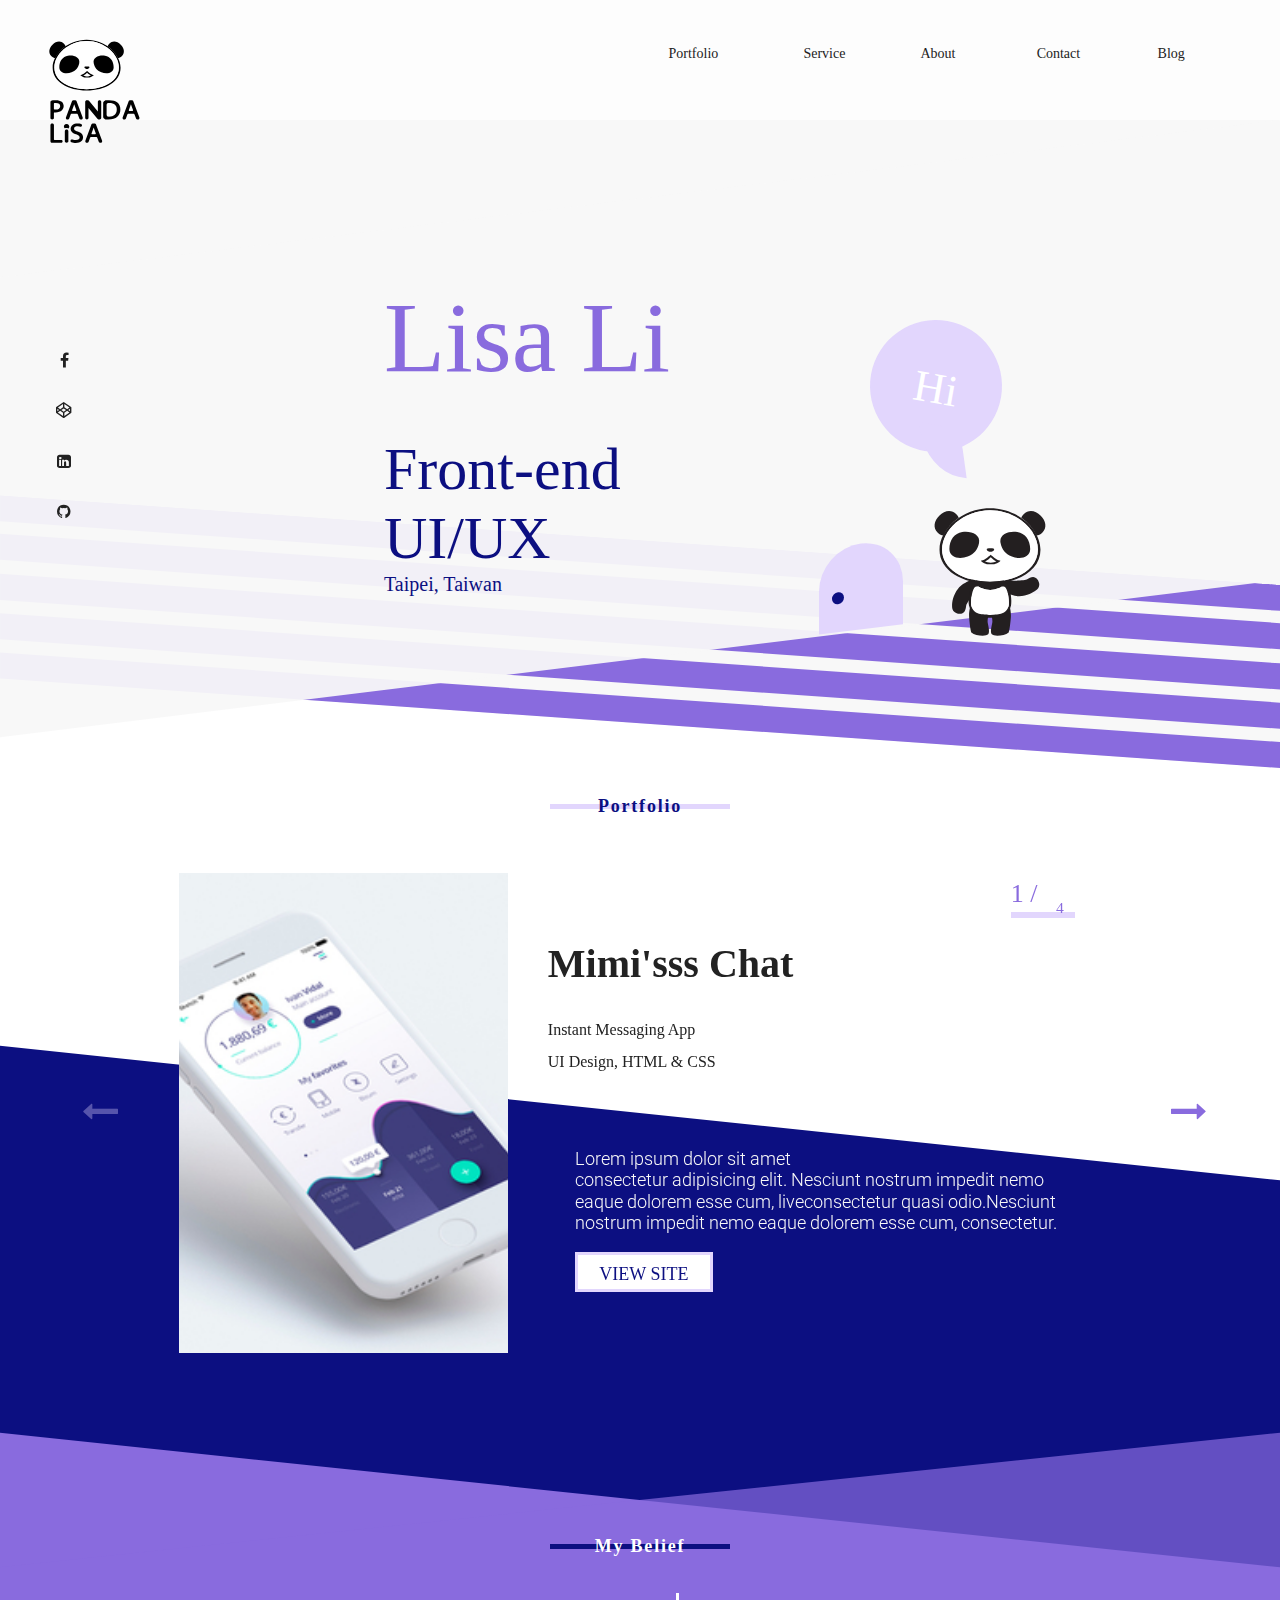
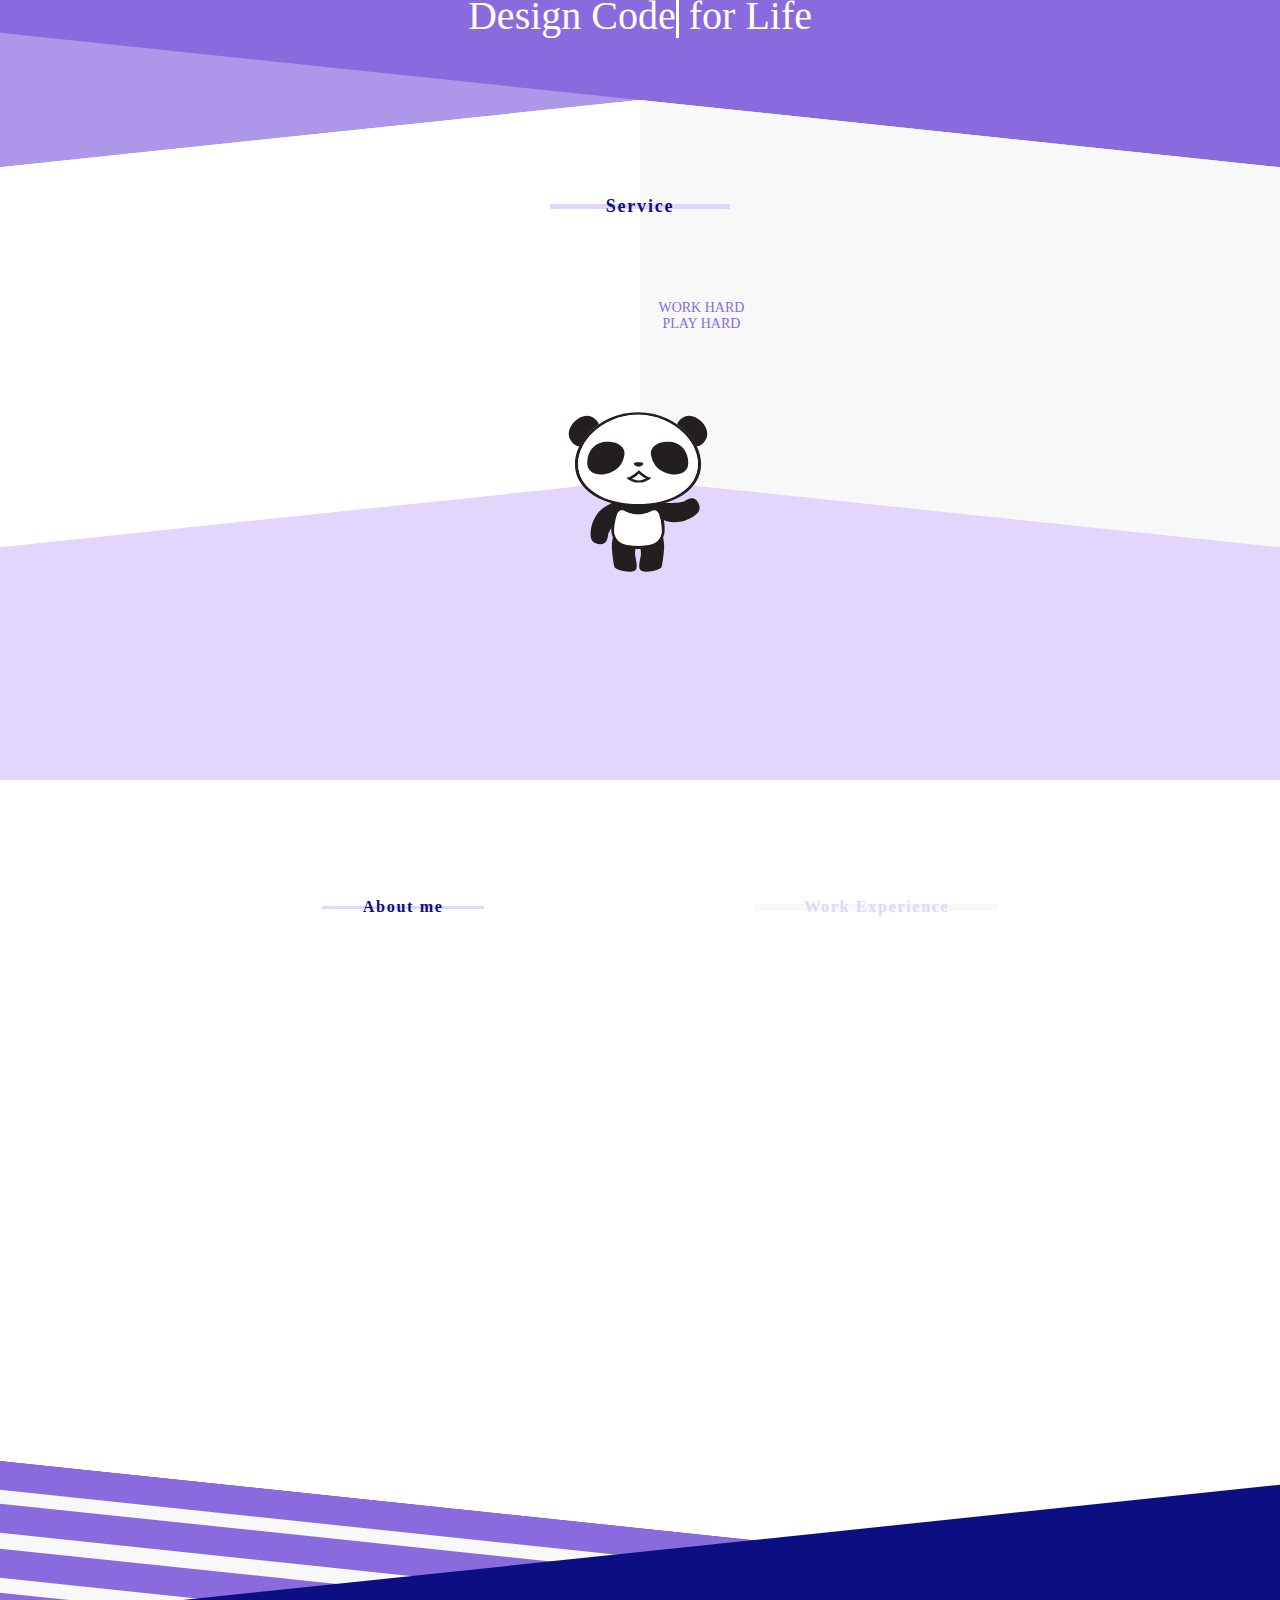
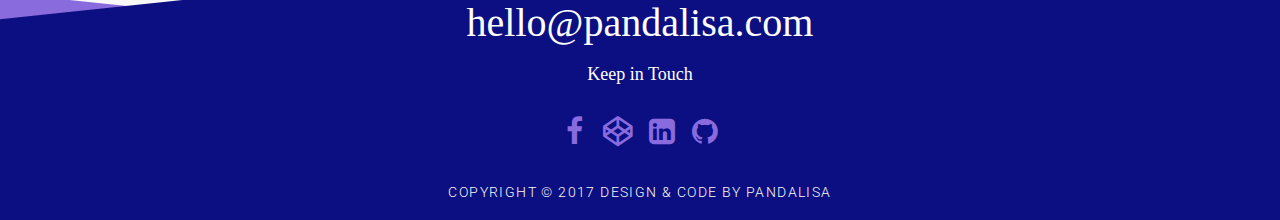
==== commit 0478ddc6: "demo03" ====
--- a/index.html
+++ b/index.html
@@ -8,6 +8,7 @@
 	<link rel="stylesheet" href="css/animate.css">
 	<link rel="stylesheet" href="css/font-awesome.css">
     <link rel="stylesheet" href="css/swiper.css">
+    <link href="https://fonts.googleapis.com/css?family=Roboto:300,400,500,700" rel="stylesheet">
 
 </head>
 <body>
@@ -31,11 +32,14 @@
 				<div class="mobile-nav">
 					<a href="javascript:void(0);" class="navicon icon-color"><i class="fa fa-bars" aria-hidden="true"></i></a>
 					<ul class="mobile-link hidden">
+						<li>Hi~! I'm looking for Front-End Job.</li>
+						<!--
 						<li><a href="#" data-hover="portfolio" onclick="return false;" onmousedown="autoScroll('portfolio');">Portfolio</a></li>
 						<li><a href="#" data-hover="Service" onclick="return false;" onmousedown="autoScroll('service');">Service</a></li>
 						<li><a href="#" data-hover="About" onclick="return false;" onmousedown="autoScroll('about');">About</a></li>
 						<li><a href="#contact" data-hover="Contact">Contact</a></li>
 						<li><a href="http://pandalisa.blogspot.tw/" data-hover="Blog" target="_blank">Blog</a></li>
+						-->
 					</ul>
 				</div>
 			</nav>
--- a/css/main.css
+++ b/css/main.css
@@ -384,7 +384,7 @@
   font-family: 'Roboto';
   font-style: 'regular';
   font-weight: 400;
-  src: url("https://fonts.googleapis.com/css?family=Roboto:300,400,500,500i,700,900"); }
+  src: url("https://fonts.googleapis.com/css?family=Roboto:300,400,500,700"); }
 h1, h2, h3, h4 {
   font-family: 'Liquide'; }
 
@@ -451,16 +451,16 @@
   color: #222222; }
   @media all and (min-width: 640px) and (max-width: 768px) {
     body {
+      font-size: 19px; } }
+  @media all and (min-width: 426px) and (max-width: 639px) {
+    body {
       font-size: 18px; } }
-  @media all and (min-width: 426px) and (max-width: 639px) {
+  @media all and (min-width: 321px) and (max-width: 425px) {
     body {
-      font-size: 16px; } }
-  @media all and (min-width: 321px) and (max-width: 425px) {
+      font-size: 18px; } }
+  @media all and (max-width: 320px) {
     body {
-      font-size: 16px; } }
-  @media all and (max-width: 320px) {
-    body {
-      font-size: 16px; } }
+      font-size: 18px; } }
 
 /* Each Module */
 .brand {
@@ -570,7 +570,35 @@
   width: 100%;
   float: left;
   position: absolute;
-  padding: 1.5em 2em; }
+  padding: 1.5em 2em;
+  /*
+  ul.mobile-link {
+  	width: 100%;
+  	text-align: center;
+  	padding: 1em 20% 0;
+  	li {
+  		display: block;
+  		text-align: center;
+  		width: 100%;
+  		margin: 1.4em 0;
+  		font-family: 'Liquide';
+  		font-size: 1.7em;
+  		a {
+  			text-decoration: none;
+  			color: #FFF;
+  		}
+  		a:hover {
+  			color: $dark-blue;
+  		}
+  		&:hover{				
+  			background: linear-gradient(0deg,
+  				transparent 0%, transparent 30%,
+  				$light-purple 30%, $light-purple 70%, 
+  				transparent 70%, transparent 100%);
+  		}
+  	}
+  }
+  */ }
   .mobile-nav .navicon {
     text-align: right;
     color: #FFF;
@@ -581,22 +609,15 @@
     display: none; }
   .mobile-nav ul.mobile-link {
     width: 100%;
-    text-align: center;
-    padding: 1em 20% 0; }
+    text-align: center; }
     .mobile-nav ul.mobile-link li {
       display: block;
       text-align: center;
       width: 100%;
       margin: 1.4em 0;
-      font-family: 'Liquide';
-      font-size: 1.7em; }
-      .mobile-nav ul.mobile-link li a {
-        text-decoration: none;
-        color: #FFF; }
-      .mobile-nav ul.mobile-link li a:hover {
-        color: #0C0F81; }
-      .mobile-nav ul.mobile-link li:hover {
-        background: linear-gradient(0deg, transparent 0%, transparent 30%, #E2D6FD 30%, #E2D6FD 70%, transparent 70%, transparent 100%); }
+      font-size: 1.7em;
+      line-height: 2em;
+      color: #FFF; }
   @media all and (min-width: 1025px) and (max-width: 1440px) {
     .mobile-nav {
       display: none; } }
@@ -729,59 +750,54 @@
   width: 100%;
   position: absolute; }
 
-.swiper-wrapper {
+.wrapper {
   width: 80%;
   margin: 0 10%; }
   @media all and (min-width: 321px) and (max-width: 425px) {
-    .swiper-wrapper {
+    .wrapper {
       width: 90%;
       margin: 0 5%; } }
   @media all and (max-width: 320px) {
-    .swiper-wrapper {
+    .wrapper {
       width: 90%;
       margin: 0 5%; } }
 
 .case-item {
-  width: 84%;
-  height: 23em;
-  margin: 0 8%; }
+  width: 90%;
+  height: 25em;
+  margin: 0 5%; }
   @media all and (min-width: 321px) and (max-width: 425px) {
     .case-item {
-      width: 80%;
-      height: 29em;
-      margin: 0 5%; } }
+      height: 29em; } }
   @media all and (max-width: 320px) {
     .case-item {
-      width: 80%;
-      height: 28em;
-      margin: 0 5%; } }
+      height: 30em; } }
 
 .case-img {
   float: left;
   width: 40%;
-  height: 22em;
+  height: 25em;
   object-fit: cover;
-  margin: 1em 2em 0 0; }
+  padding: 1em 2em 0 0; }
   @media all and (min-width: 769px) and (max-width: 959px) {
     .case-img {
-      height: 11em; } }
+      height: 13em; } }
   @media all and (min-width: 640px) and (max-width: 768px) {
     .case-img {
       height: 11em; } }
   @media all and (min-width: 426px) and (max-width: 639px) {
     .case-img {
-      height: 11em;
-      margin: 1em 1em 0 0; } }
+      height: 11em; } }
   @media all and (min-width: 321px) and (max-width: 425px) {
     .case-img {
-      width: 90%;
+      width: 100%;
       height: 7em;
-      margin: .5em 5%; } }
+      padding: 0 1em; } }
   @media all and (max-width: 320px) {
     .case-img {
-      width: 90%;
+      width: 100%;
       height: 7em;
-      margin: .5em 5%; } }
+      padding: 0 1em; } }
 
 .case-name {
   float: left;
@@ -790,28 +806,41 @@
   font-family: 'Liquide';
   font-size: 2em;
   margin-top: 2.2em; }
+  @media all and (min-width: 960px) and (max-width: 1024px) {
+    .case-name {
+      width: 60%;
+      margin-top: 1.2em; } }
   @media all and (min-width: 769px) and (max-width: 959px) {
     .case-name {
+      font-size: 1.8em;
+      width: 60%;
+      margin-top: 2.2em; } }
+  @media all and (min-width: 640px) and (max-width: 768px) {
+    .case-name {
+      font-size: 1.6em;
+      width: 60%;
       margin-top: 1.2em; } }
-  @media all and (min-width: 640px) and (max-width: 768px) {
+  @media all and (min-width: 426px) and (max-width: 639px) {
     .case-name {
+      font-size: 1.8em;
+      width: 60%;
       margin-top: 1.2em; } }
-  @media all and (min-width: 426px) and (max-width: 639px) {
+  @media all and (min-width: 321px) and (max-width: 425px) {
     .case-name {
-      margin-top: 1.2em; } }
-  @media all and (min-width: 321px) and (max-width: 425px) {
+      text-align: center;
+      font-size: 1.5em;
+      width: 100%;
+      margin-top: 1em; } }
+  @media all and (max-width: 320px) {
     .case-name {
-      width: 100%;
-      margin-top: .2em; } }
-  @media all and (max-width: 320px) {
-    .case-name {
+      text-align: center;
       width: 100%;
       font-size: 1.5em;
-      margin-top: .2em; } }
+      margin-top: 1em; } }
 
 .case-type {
   float: left;
-  width: 30%;
+  width: 50%;
   height: 2em;
   font-size: .8em; }
   @media all and (min-width: 769px) and (max-width: 959px) {
@@ -823,27 +852,28 @@
   @media all and (min-width: 426px) and (max-width: 639px) {
     .case-type {
       margin-top: 1.5em;
-      width: 40%; } }
-  @media all and (min-width: 321px) and (max-width: 425px) {
-    .case-type {
-      width: 85%;
-      color: #FFF;
-      margin-left: 5%; } }
-  @media all and (max-width: 320px) {
+      width: 50%; } }
+  @media all and (min-width: 321px) and (max-width: 425px) {
     .case-type {
       width: 85%;
       color: #FFF;
       margin-left: 5%;
       margin-top: 1.7em; } }
+  @media all and (max-width: 320px) {
+    .case-type {
+      width: 85%;
+      color: #FFF;
+      margin-left: 5%;
+      margin-top: 1.7em; } }
 
 .case-tech {
   float: left;
-  width: 30%;
+  width: 50%;
   height: 2em;
   font-size: .8em; }
   @media all and (min-width: 426px) and (max-width: 639px) {
     .case-tech {
-      width: 40%; } }
+      width: 50%; } }
   @media all and (min-width: 321px) and (max-width: 425px) {
     .case-tech {
       width: 85%;
@@ -857,30 +887,34 @@
 
 .case-description {
   float: left;
-  width: 40%;
-  height: 6.5em;
+  width: 60%;
   font-size: .9em;
   font-weight: 300;
   line-height: 1.2em;
   color: #f8f8f8;
-  margin: 1.5em 1.5em; }
+  padding: 3.5em 1.5em 1em; }
   @media all and (min-width: 769px) and (max-width: 959px) {
     .case-description {
-      width: 80%; } }
-  @media all and (min-width: 640px) and (max-width: 768px) {
-    .case-description {
-      width: 80%; } }
-  @media all and (min-width: 426px) and (max-width: 639px) {
-    .case-description {
-      width: 75%; } }
-  @media all and (min-width: 321px) and (max-width: 425px) {
-    .case-description {
-      width: 90%;
-      margin: .5em 1%; } }
-  @media all and (max-width: 320px) {
+      width: 100%;
+      padding: 1.5em 1.5em 1em; } }
+  @media all and (min-width: 640px) and (max-width: 768px) {
     .case-description {
       width: 100%;
-      margin: .5em 0%; } }
+      padding: 1.5em 1.5em 1em; } }
+  @media all and (min-width: 426px) and (max-width: 639px) {
+    .case-description {
+      width: 100%;
+      padding: 1.5em 1.5em 1em; } }
+  @media all and (min-width: 321px) and (max-width: 425px) {
+    .case-description {
+      width: 98%;
+      margin: .5em 1%;
+      padding: 0; } }
+  @media all and (max-width: 320px) {
+    .case-description {
+      width: 100%;
+      margin: .5em 0%;
+      padding: 0; } }
 
 .view-more {
   float: left;
@@ -901,15 +935,15 @@
   @media all and (min-width: 769px) and (max-width: 959px) {
     .view-more {
       width: 20%;
-      margin: -1.5em 40% 0; } }
-  @media all and (min-width: 640px) and (max-width: 768px) {
-    .view-more {
-      width: 20%;
-      margin: -1.5em 40% 0; } }
-  @media all and (min-width: 426px) and (max-width: 639px) {
+      margin: 1em 40% 0; } }
+  @media all and (min-width: 640px) and (max-width: 768px) {
     .view-more {
       width: 26%;
-      margin: 0 37%; } }
+      margin: 1em 37% 0; } }
+  @media all and (min-width: 426px) and (max-width: 639px) {
+    .view-more {
+      width: 34%;
+      margin: 1em 33% 0; } }
   @media all and (min-width: 321px) and (max-width: 425px) {
     .view-more {
       width: 40%;
@@ -925,7 +959,7 @@
   height: 5em;
   margin: 7em 5% 0;
   font-size: 1.8em;
-  top: 50%; }
+  top: 45%; }
   .slider-button:hover {
     cursor: pointer; }
   @media all and (min-width: 960px) and (max-width: 1024px) {
@@ -999,7 +1033,7 @@
   @media all and (min-width: 640px) and (max-width: 768px) {
     .swiper-pagination {
       right: 15%;
-      top: 90%; } }
+      top: 85%; } }
   @media all and (min-width: 426px) and (max-width: 639px) {
     .swiper-pagination {
       right: 16%;
@@ -1035,7 +1069,7 @@
   z-index: 800;
   width: 100%;
   height: 6em;
-  background: #f8f8f8;
+  background: rgba(248, 248, 248, 0.3);
   padding: 0; }
   @media all and (min-width: 640px) and (max-width: 768px) {
     header {
@@ -1136,7 +1170,7 @@
   z-index: 10;
   width: 100%;
   height: 14em;
-  background: #0C0F81;
+  background: linear-gradient(0deg, #0C0F81 0%, #0C0F81 60%, transparent 60%, transparent 100%);
   overflow: hidden; }
   .footer-bg:before {
     content: "";
@@ -1415,7 +1449,7 @@
       height: 35em; } }
   @media all and (max-width: 320px) {
     .my-portfolio {
-      height: 35em; } }
+      height: 36em; } }
 
 .portfolio-bg {
   position: absolute;
@@ -1443,7 +1477,7 @@
   @media all and (max-width: 320px) {
     .portfolio-bg {
       height: 21em;
-      margin-top: -16.9em; } }
+      margin-top: -17.9em; } }
 
 .my-belief {
   width: 100%;
@@ -1468,22 +1502,22 @@
       .belief-content .belief-text {
         width: 80%;
         margin: .6em 10%;
-        font-size: 2em; } }
+        font-size: 1.8em; } }
     @media all and (min-width: 426px) and (max-width: 639px) {
       .belief-content .belief-text {
         width: 90%;
         margin: .6em 5%;
-        font-size: 1.8em; } }
+        font-size: 1.5em; } }
     @media all and (min-width: 321px) and (max-width: 425px) {
       .belief-content .belief-text {
         width: 96%;
         margin: .6em 2%;
-        font-size: 1.5em; } }
+        font-size: 1.4em; } }
     @media all and (max-width: 320px) {
       .belief-content .belief-text {
         width: 98%;
         margin: .6em 1%;
-        font-size: 1.3em; } }
+        font-size: 1.1em; } }
 
 .belief-bg {
   z-index: 10;
@@ -1499,18 +1533,18 @@
 
 .my-service {
   width: 100%;
-  height: 33em;
+  height: 34em;
   background: #896BDE;
   background: linear-gradient(0deg, #E2D6FD 0%, #E2D6FD 80%, #FFF 80%, #FFF 100%); }
   @media all and (min-width: 426px) and (max-width: 639px) {
     .my-service {
-      height: 40em; } }
+      height: 52em; } }
   @media all and (min-width: 321px) and (max-width: 425px) {
     .my-service {
-      height: 46em; } }
+      height: 54em; } }
   @media all and (max-width: 320px) {
     .my-service {
-      height: 52em; } }
+      height: 60em; } }
 
 .service-content {
   z-index: 50;
@@ -1559,38 +1593,52 @@
   height: 10em;
   float: left;
   margin-top: 1.5em;
-  padding: 2em 2em; }
+  padding: 2em 1.5em; }
+  @media all and (min-width: 960px) and (max-width: 1024px) {
+    .service-item {
+      padding: 2em 1.2em; } }
   @media all and (min-width: 769px) and (max-width: 959px) {
     .service-item {
-      width: 40%;
+      height: 11em;
       padding: 2em 1.5em; } }
   @media all and (min-width: 640px) and (max-width: 768px) {
     .service-item {
-      width: 40%;
       margin-top: 1.5em;
+      height: 11em;
       padding: 1.5em 0.7em; } }
   @media all and (min-width: 426px) and (max-width: 639px) {
     .service-item {
       width: 100%;
-      height: 7em;
       margin-top: 1em;
       padding: .5em 0.7em; } }
   @media all and (min-width: 321px) and (max-width: 425px) {
     .service-item {
       width: 100%;
-      height: 8em;
+      height: 11em;
       margin-top: 1.5em;
       padding: .5em 0.7em; } }
   @media all and (max-width: 320px) {
     .service-item {
       width: 100%;
-      height: 10em;
+      height: 12em;
       margin-top: 1em;
       padding: .5em 0.7em; } }
   .service-item .service-header {
     font-family: 'Liquide';
     font-size: 1.1em !important;
     letter-spacing: .1em; }
+    @media all and (min-width: 640px) and (max-width: 768px) {
+      .service-item .service-header {
+        font-size: 1em !important; } }
+    @media all and (min-width: 426px) and (max-width: 639px) {
+      .service-item .service-header {
+        font-size: 1em !important; } }
+    @media all and (min-width: 321px) and (max-width: 425px) {
+      .service-item .service-header {
+        font-size: 1em !important; } }
+    @media all and (max-width: 320px) {
+      .service-item .service-header {
+        font-size: 1em !important; } }
   .service-item .service-text {
     font-size: .9em;
     font-weight: 300;
@@ -1618,21 +1666,21 @@
     background: linear-gradient(-90deg, #f8f8f8 0%, #f8f8f8 50%, transparent 50%, transparent 100%); }
   @media all and (min-width: 769px) and (max-width: 959px) {
     .service-bg {
-      height: 18em; } }
+      height: 19em; } }
   @media all and (min-width: 640px) and (max-width: 768px) {
     .service-bg {
       height: 19em; } }
   @media all and (min-width: 426px) and (max-width: 639px) {
     .service-bg {
-      height: 21.3em; } }
+      height: 27.3em; } }
   @media all and (min-width: 321px) and (max-width: 425px) {
     .service-bg {
-      height: 24.6em; }
+      height: 30.6em; }
       .service-bg.right {
         background: linear-gradient(-90deg, #FFF 0%, #FFF 50%, transparent 50%, transparent 100%); } }
   @media all and (max-width: 320px) {
     .service-bg {
-      height: 28em; }
+      height: 32em; }
       .service-bg.right {
         background: linear-gradient(-90deg, #FFF 0%, #FFF 50%, transparent 50%, transparent 100%); } }
 
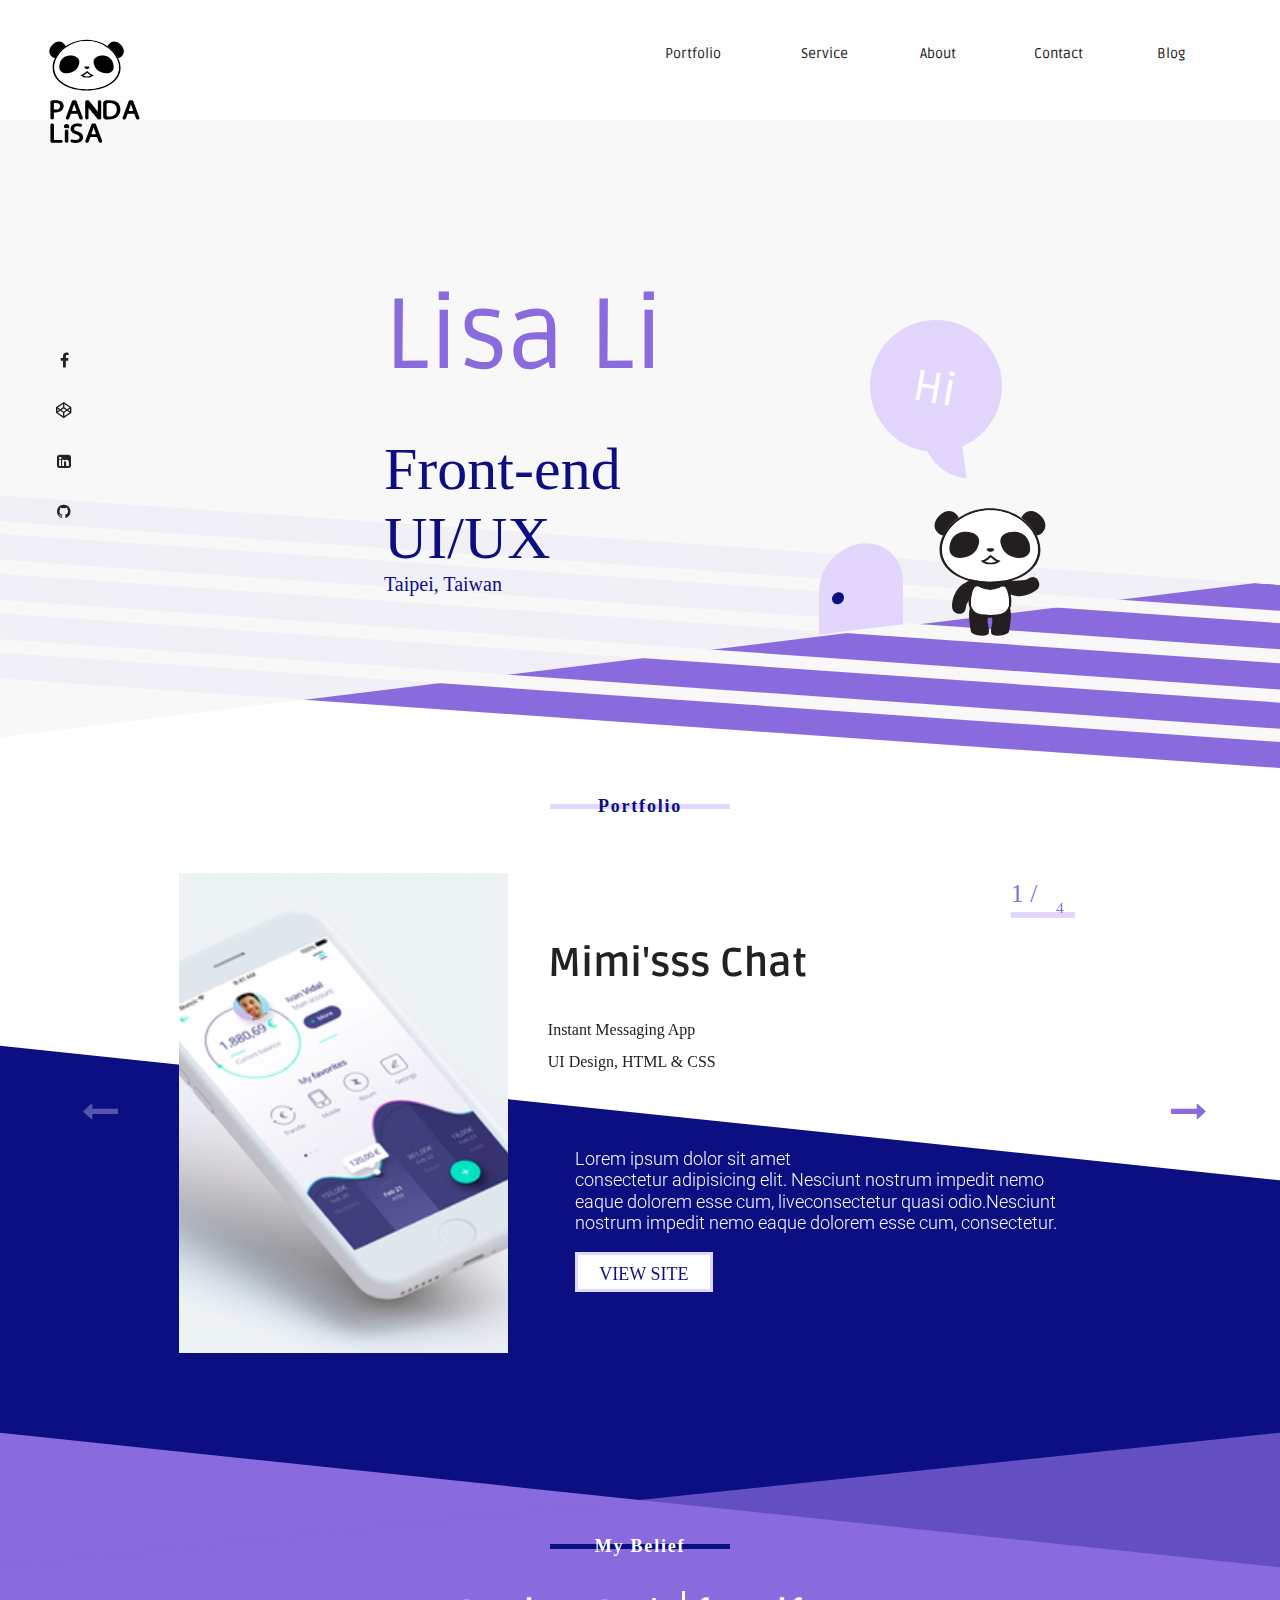
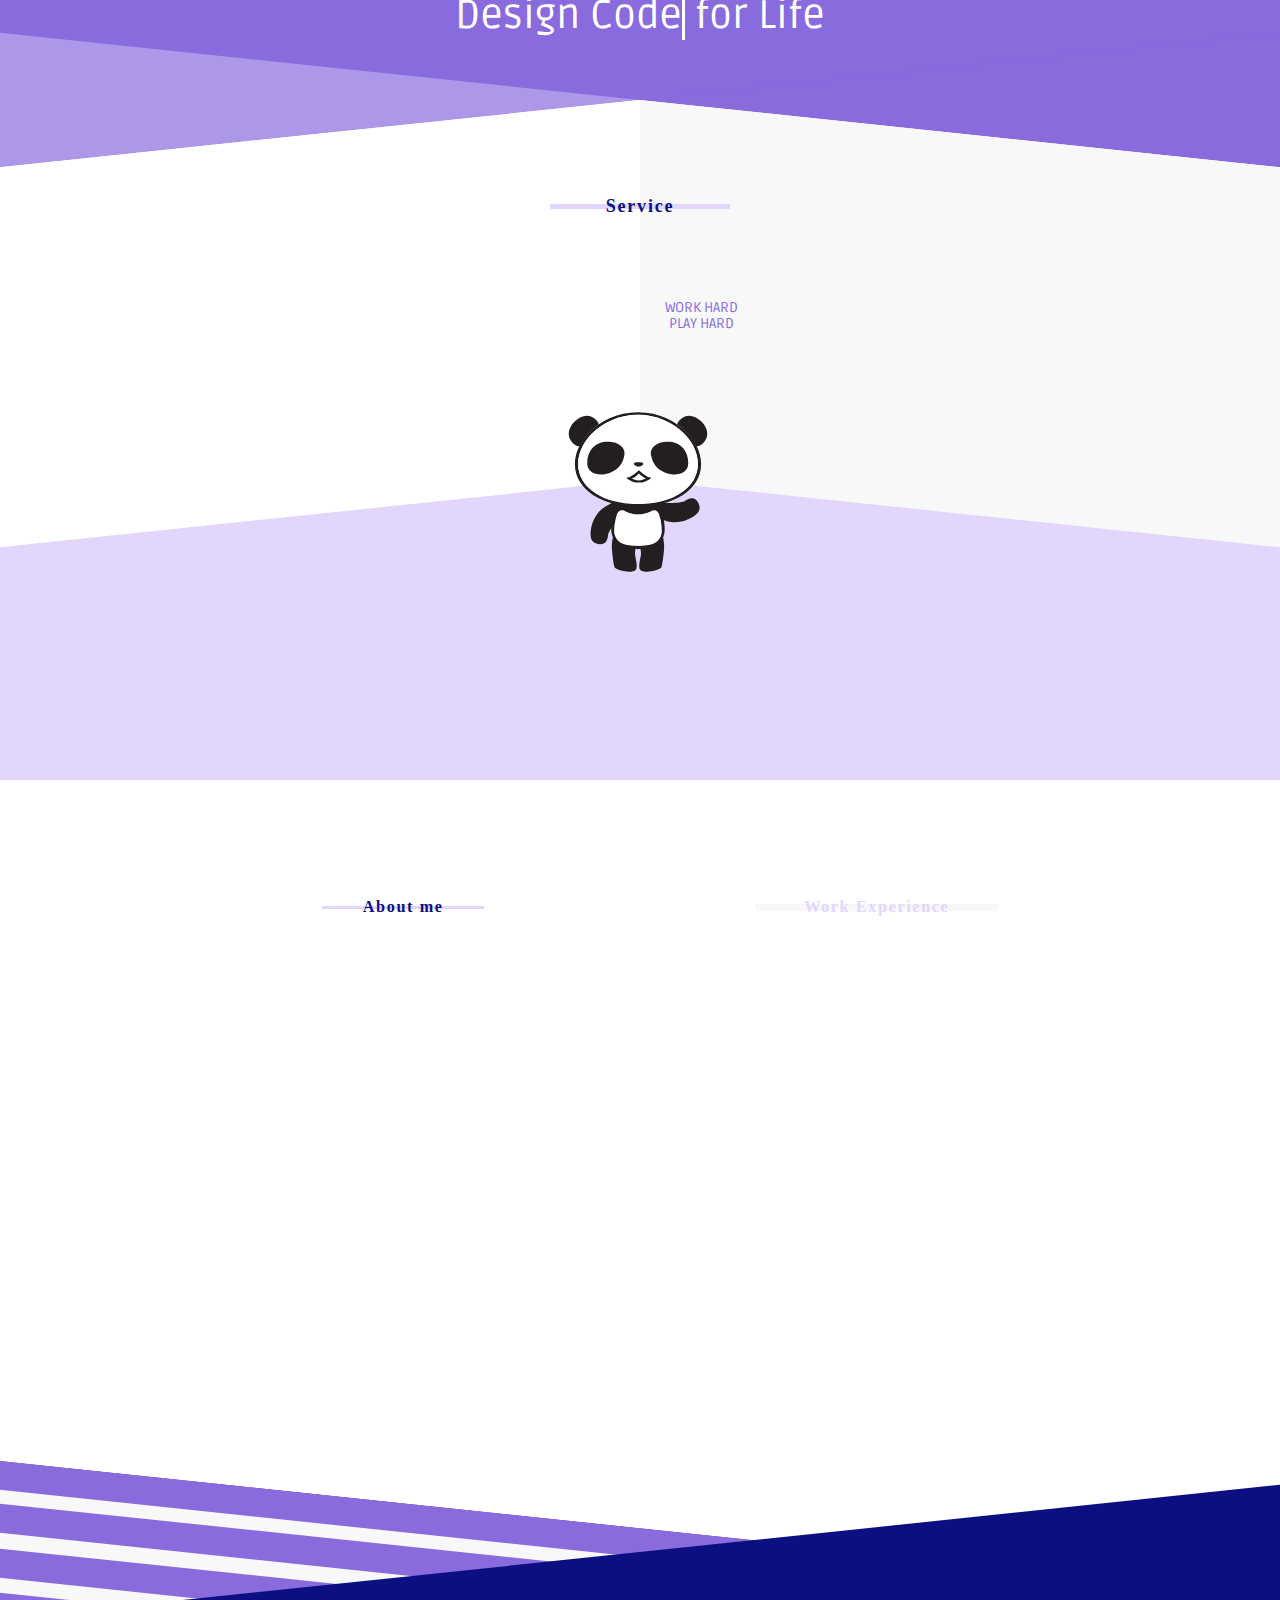
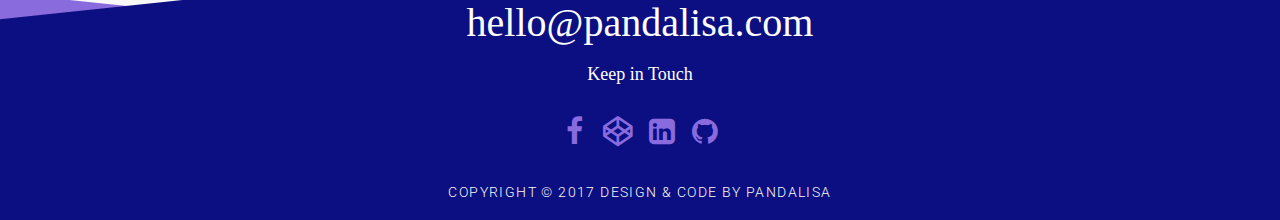
==== commit eba1b640: "demo54" ====
--- a/index.html
+++ b/index.html
@@ -9,6 +9,8 @@
 	<link rel="stylesheet" href="css/font-awesome.css">
     <link rel="stylesheet" href="css/swiper.css">
     <link href="https://fonts.googleapis.com/css?family=Roboto:300,400,500,700" rel="stylesheet">
+    <link href="https://fonts.googleapis.com/css?family=Ruda:400,700,900" rel="stylesheet">
+
 
 </head>
 <body>
--- a/css/main.css
+++ b/css/main.css
@@ -535,7 +535,7 @@
       display: inline-block;
       text-align: center;
       margin: 0 1em;
-      font-family: 'Liquide';
+      font-family: "Liquide", "Ruda";
       font-size: .7em; }
       .main-nav ul li a {
         text-decoration: none;
@@ -581,7 +581,7 @@
   		text-align: center;
   		width: 100%;
   		margin: 1.4em 0;
-  		font-family: 'Liquide';
+  		font-family: $font;
   		font-size: 1.7em;
   		a {
   			text-decoration: none;
@@ -686,7 +686,7 @@
       display: inline-block;
       text-align: center;
       margin: 0 1em;
-      font-family: 'Liquide';
+      font-family: "Liquide", "Ruda";
       font-size: .7em; }
       #sticky-nav > nav ul li a {
         text-decoration: none;
@@ -803,7 +803,7 @@
   float: left;
   width: 50%;
   height: 2em;
-  font-family: 'Liquide';
+  font-family: "Liquide", "Ruda";
   font-size: 2em;
   margin-top: 2.2em; }
   @media all and (min-width: 960px) and (max-width: 1024px) {
@@ -1020,7 +1020,7 @@
   top: 1em;
   width: 10%;
   height: 3em;
-  font-family: 'Liquide';
+  font-family: 'Roboto';
   color: #896BDE;
   font-size: 1.3em; }
   @media all and (min-width: 960px) and (max-width: 1024px) {
@@ -1341,7 +1341,7 @@
       margin-left: 5%; } }
   .hero-title .my-name {
     font-size: 5em;
-    font-family: 'Liquide';
+    font-family: "Liquide", "Ruda";
     color: #896BDE;
     margin-bottom: .4em; }
     @media all and (min-width: 321px) and (max-width: 425px) {
@@ -1369,7 +1369,7 @@
   margin: 10em 0 0 68%; }
   @media all and (min-width: 321px) and (max-width: 425px) {
     .hero-bg-panda {
-      margin: 10em 0 0 60%; } }
+      margin: 10em 0 0 58%; } }
   @media all and (max-width: 320px) {
     .hero-bg-panda {
       margin: 8em 0 0 53%; } }
@@ -1378,7 +1378,7 @@
   width: 3em;
   height: 3em;
   font-size: 2.2em;
-  font-family: 'Liquide';
+  font-family: "Liquide", "Ruda";
   color: #FFF;
   background: #E2D6FD;
   padding: 1em;
@@ -1491,7 +1491,7 @@
     margin: .6em 15%;
     text-align: center;
     font-size: 2em;
-    font-family: 'Liquide';
+    font-family: "Liquide", "Ruda";
     color: #FFF; }
     @media all and (min-width: 769px) and (max-width: 959px) {
       .belief-content .belief-text {
@@ -1541,7 +1541,7 @@
       height: 52em; } }
   @media all and (min-width: 321px) and (max-width: 425px) {
     .my-service {
-      height: 54em; } }
+      height: 56em; } }
   @media all and (max-width: 320px) {
     .my-service {
       height: 60em; } }
@@ -1624,7 +1624,7 @@
       margin-top: 1em;
       padding: .5em 0.7em; } }
   .service-item .service-header {
-    font-family: 'Liquide';
+    font-family: "Liquide", "Ruda";
     font-size: 1.1em !important;
     letter-spacing: .1em; }
     @media all and (min-width: 640px) and (max-width: 768px) {
@@ -1700,7 +1700,7 @@
     width: 60%;
     text-align: center;
     margin-left: 50%;
-    font-family: 'Liquide';
+    font-family: "Liquide", "Ruda";
     color: #896BDE;
     font-size: .7em; }
     @media all and (min-width: 960px) and (max-width: 1024px) {
@@ -2001,7 +2001,7 @@
   .experience .work-company {
     float: left;
     width: 80%;
-    font-family: 'Liquide';
+    font-family: "Liquide", "Ruda";
     font-size: .9em;
     margin-bottom: .3em; }
   .experience .work-content {
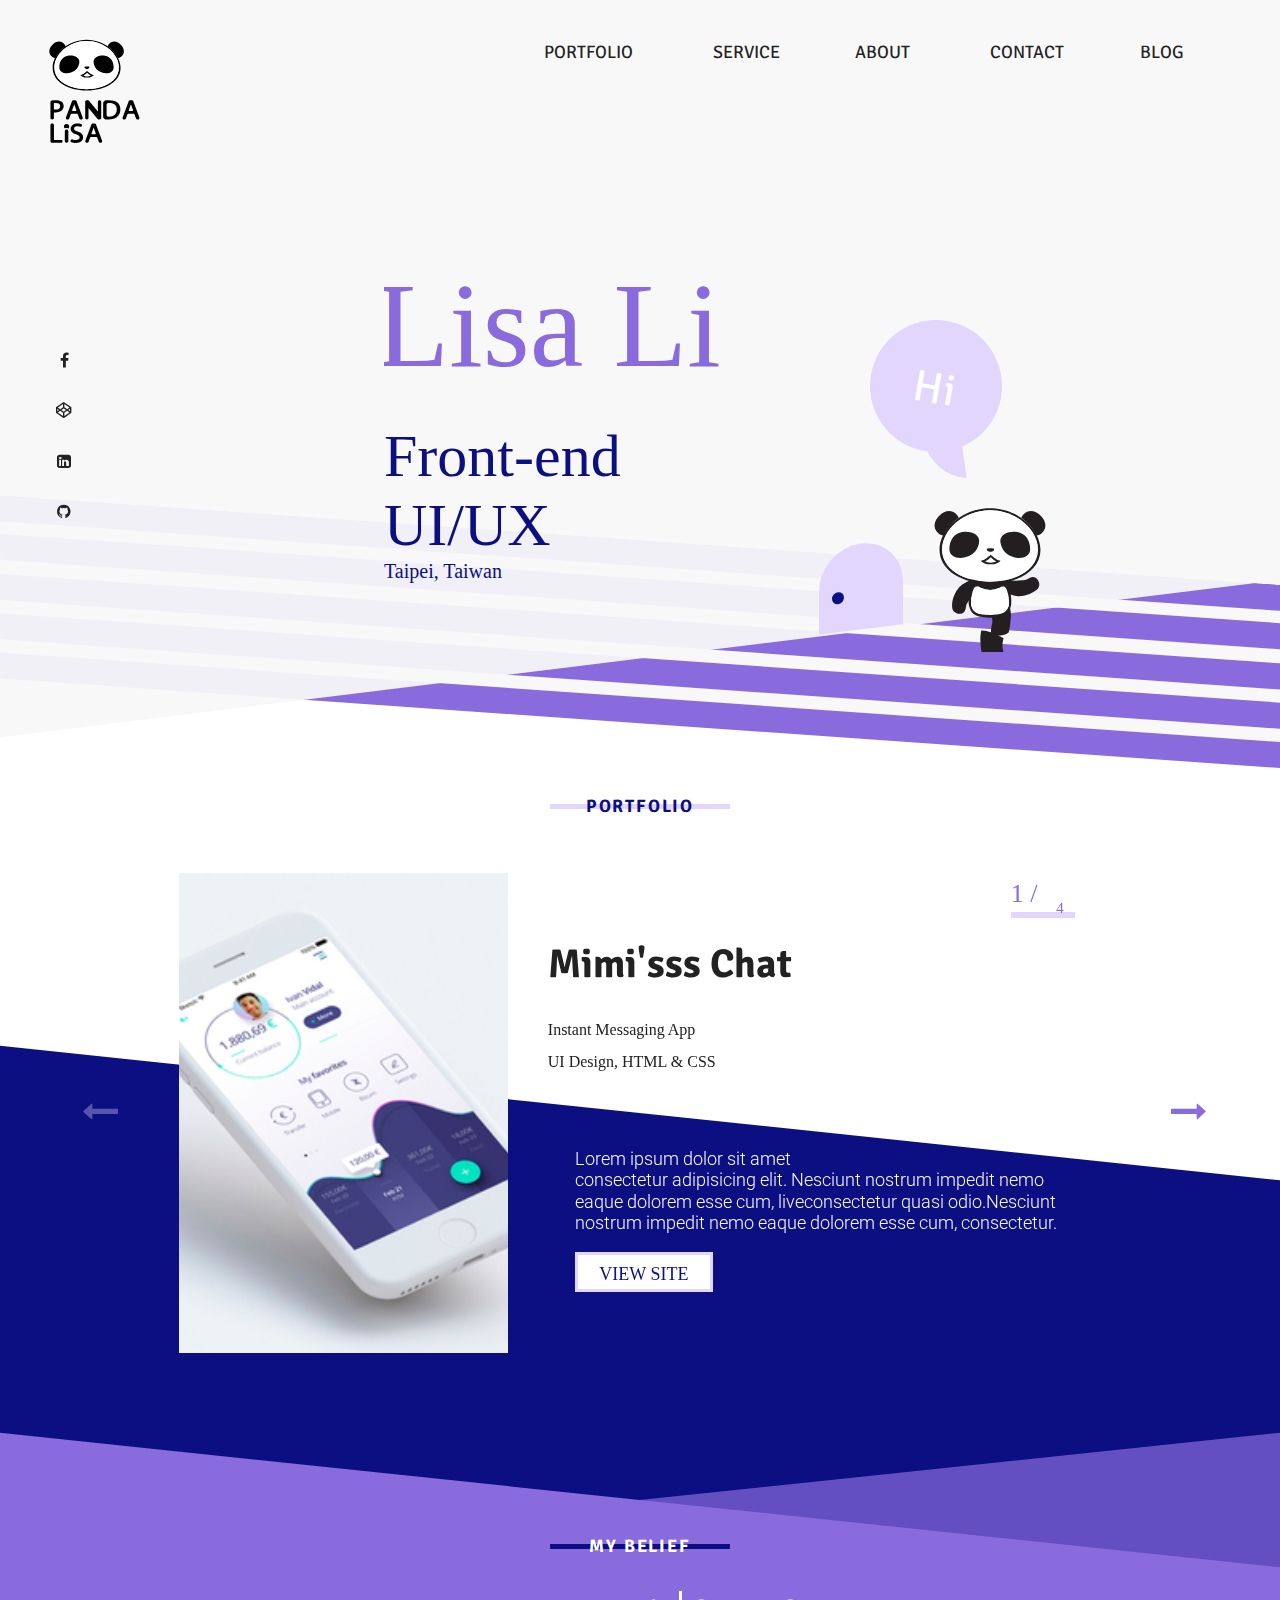
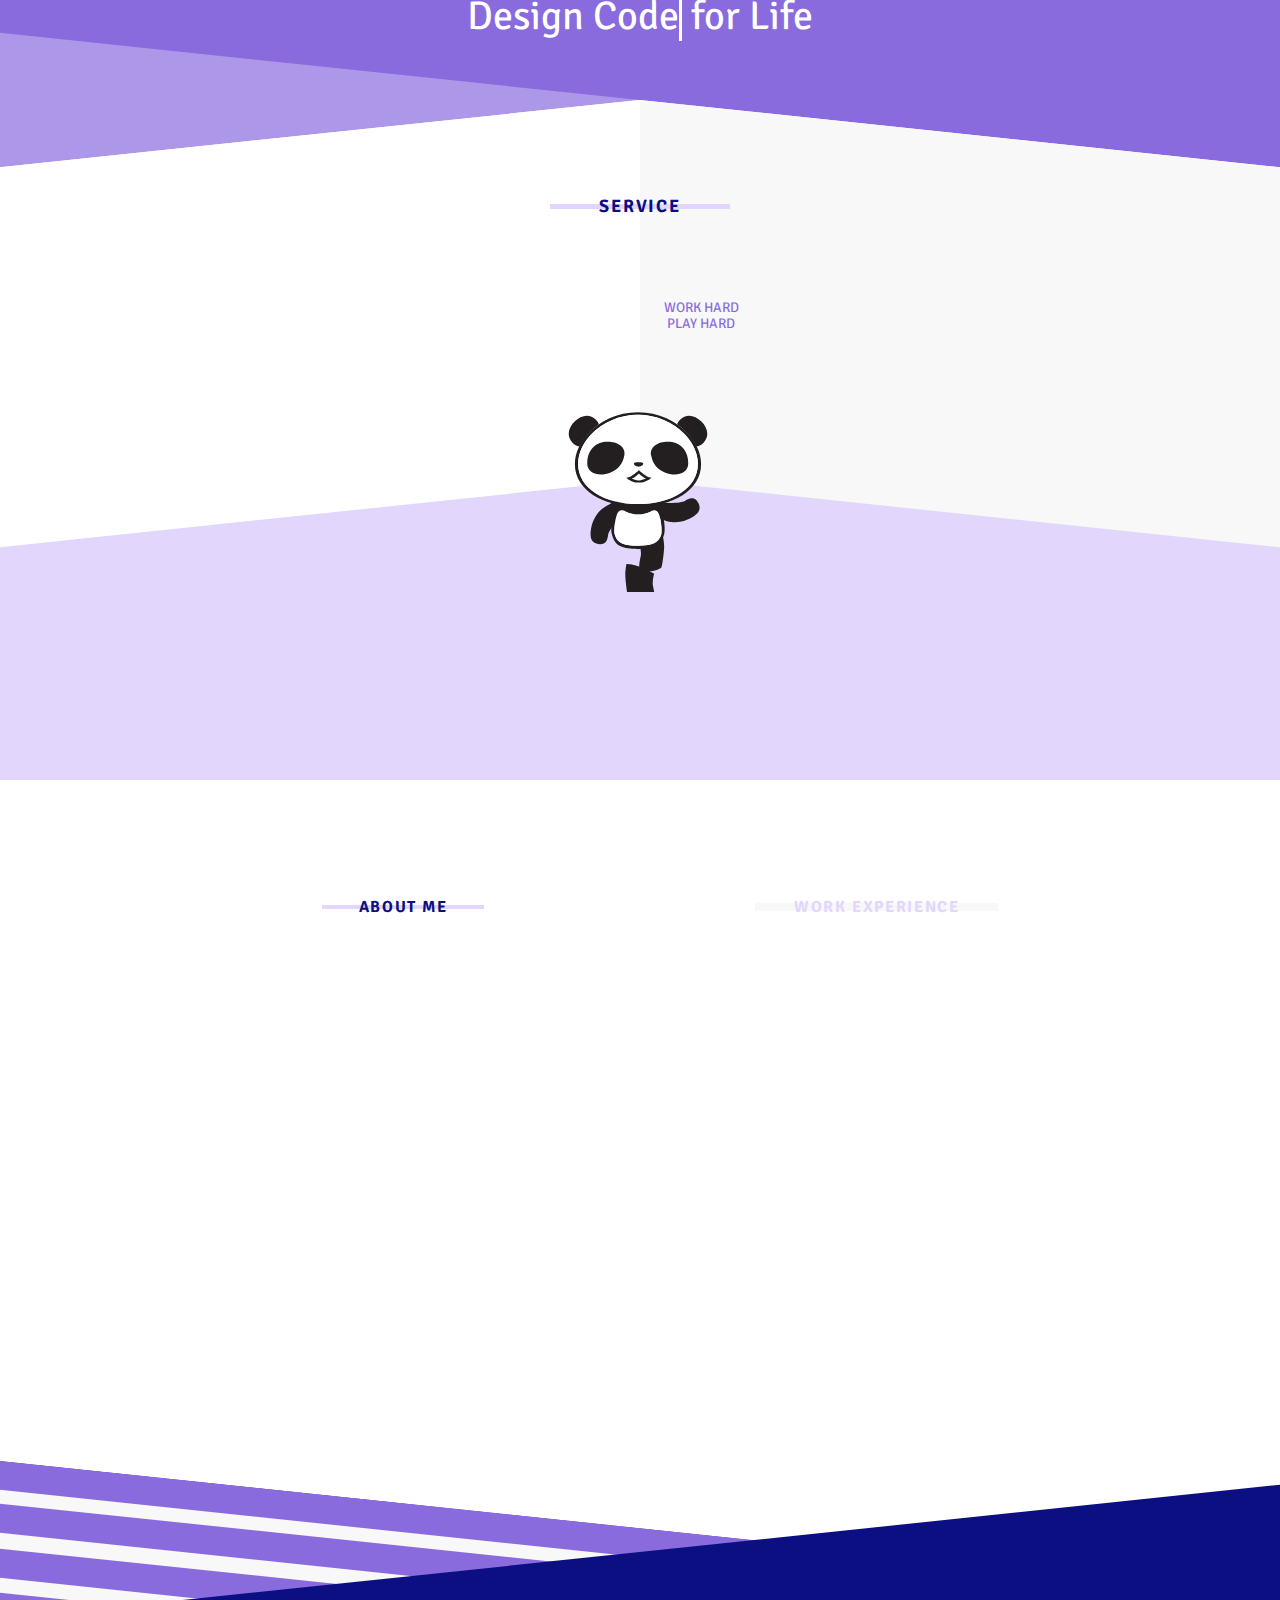
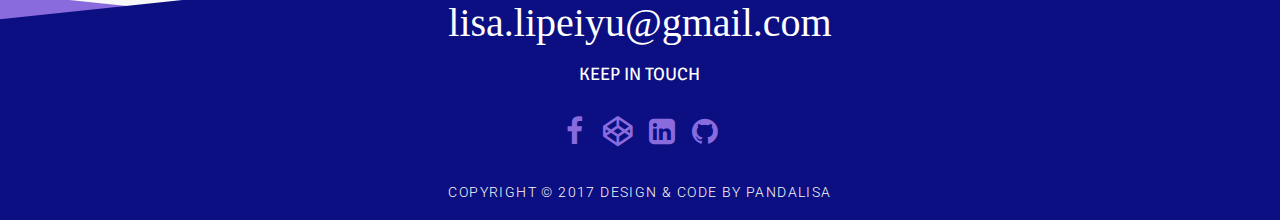
==== commit aee33025: "demo07" ====
--- a/index.html
+++ b/index.html
@@ -3,13 +3,13 @@
 <head>
 	<meta charset="UTF-8">
 	<meta name="viewport" content="width=device-width, initial-scale=1">
-	<title>hahahaha</title>
+	<title>Lisa Li, UI/UX Design and Front-End Developer | Pandalisa</title>
 	<link rel="stylesheet" href="css/main.css">
 	<link rel="stylesheet" href="css/animate.css">
 	<link rel="stylesheet" href="css/font-awesome.css">
     <link rel="stylesheet" href="css/swiper.css">
     <link href="https://fonts.googleapis.com/css?family=Roboto:300,400,500,700" rel="stylesheet">
-    <link href="https://fonts.googleapis.com/css?family=Ruda:400,700,900" rel="stylesheet">
+    <link href="https://fonts.googleapis.com/css?family=Amaranth:400,700|Concert+One|Puritan:400,700|Rambla:400,700|Sarala:400,700|Signika+Negative:400,700" rel="stylesheet">
 
 
 </head>
@@ -34,7 +34,7 @@
 				<div class="mobile-nav">
 					<a href="javascript:void(0);" class="navicon icon-color"><i class="fa fa-bars" aria-hidden="true"></i></a>
 					<ul class="mobile-link hidden">
-						<li>Hi~! I'm looking for Front-End Job.</li>
+						<li>Hello and welcome~! <br> I can make your idea from start to finish.  I'm looking for a new fun project to work on so feel free to get in contact with me so we can get started!<br>lisa.lipeiyu@gmail.com</li>
 						<!--
 						<li><a href="#" data-hover="portfolio" onclick="return false;" onmousedown="autoScroll('portfolio');">Portfolio</a></li>
 						<li><a href="#" data-hover="Service" onclick="return false;" onmousedown="autoScroll('service');">Service</a></li>
@@ -77,7 +77,7 @@
 	<!-- Hero Start -->
 		<section class="head-hero">
 			<div class="hero-title">
-				<div class="my-name fadeIn" data-duration="1s">Lisa Li</div>
+				<div class="my-name fadeIn" data-duration="1s"><img src="svg/myname.svg"></div>
 				<div class="my-job fadeIn" data-duration="2s">Front-end<br>UI/UX</div>
 				<div class="my-city fadeIn" data-duration="2.5s">Taipei, Taiwan</div>
 			</div>
@@ -257,24 +257,24 @@
 			<div id="my-work-experience" class="tab-content-mobile">
 				<div class="work-experience fadeInRight" data-wow-duration="100ms">
 					<div class="experience wow fadeInRight" data-wow-duration="1s">
-						<div class="date">Jul. 2014<br>Mar. 2017</div>
+						<div class="date">Nov. 2014<br>Mar. 2017</div>
 						<div class="work-company">Elite Branding Group Co. LTD</div>
-						<div class="work-content">Brand Executive, Project Manager, Vendor Management. Brand Executive, Project Manager, Vendor Management Vendor Management Vendor Management</div>
+						<div class="work-content">Website User Interface Design, Brand Executive, Project Management.</div>
 					</div>
 					<div class="experience wow fadeInRight" data-wow-duration="2s">
-						<div class="date">Jul. 2014<br>Mar. 2017</div>
-						<div class="work-company">Elite Branding Group Co. LTD</div>
-						<div class="work-content">Brand Executive, Project Manager, Vendor Management. Brand Executive, Project Manager, Vendor Management Vendor Management Vendor Management</div>
+						<div class="date">Jul. 2012<br>Sep. 2014</div>
+						<div class="work-company">SOHO Creative Branding Consultant</div>
+						<div class="work-content">Brand Executive, Project Manager, Vendor Management</div>
 					</div>
 					<div class="experience wow fadeInRight" data-wow-duration="3s">
-						<div class="date">Jul. 2014<br>Mar. 2017</div>
-						<div class="work-company">Elite Branding Group Co. LTD</div>
-						<div class="work-content">Brand Executive, Project Manager, Vendor Management. Brand Executive, Project Manager, Vendor Management Vendor Management Vendor Management</div>
+						<div class="date">Jul. 2011<br>Jun. 2012</div>
+						<div class="work-company">LION TRAVEL CO., LTD Project Planning Dep.</div>
+						<div class="work-content">Market Development, Event Coordinator, Project Executive</div>
 					</div>
 					<div class="experience wow fadeInRight" data-wow-duration="4s">
-						<div class="date">Jul. 2014<br>Mar. 2017</div>
-						<div class="work-company">Elite Branding Group Co. LTD</div>
-						<div class="work-content">Brand Executive, Project Manager, Vendor Management. Brand Executive, Project Manager, Vendor Management Vendor Management Vendor Management</div>
+						<div class="date">Sep. 2009<br>Aug. 2010</div>
+						<div class="work-company">Jet Bean Ltd.</div>
+						<div class="work-content">Website User Interface, Social Marketing Strategy.</div>
 					</div>
 				</div>
 			</div>
@@ -288,7 +288,7 @@
 	<footer id="contact">
 		<section class="my-contact">
 			<div class="contact-info">
-				<a href="#" class="my-mail">hello@pandalisa.com</a>
+				<a href="mailto:lisa.lipeiyu@gmail.com" class="my-mail">lisa.lipeiyu@gmail.com</a>
 			</div>
 			<p>Keep in Touch</p>
 			<div class="social-contact">
--- a/css/main.css
+++ b/css/main.css
@@ -386,7 +386,7 @@
   font-weight: 400;
   src: url("https://fonts.googleapis.com/css?family=Roboto:300,400,500,700"); }
 h1, h2, h3, h4 {
-  font-family: 'Liquide'; }
+  font-family: "Signika Negative", "Rambla", sans-serif; }
 
 h1 {
   font-size: 40px; }
@@ -522,21 +522,22 @@
     text-align: right;
     padding-top: 2em; }
     .main-nav ul li:nth-child(1) {
-      width: 8em; }
+      width: 7.5em; }
     .main-nav ul li:nth-child(2) {
-      width: 6em; }
+      width: 5.5em; }
     .main-nav ul li:nth-child(3) {
-      width: 5.5em; }
+      width: 5em; }
     .main-nav ul li:nth-child(4) {
-      width: 7em; }
+      width: 6.5em; }
     .main-nav ul li:nth-child(5) {
-      width: 4.4em; }
+      width: 4em; }
     .main-nav ul li {
       display: inline-block;
       text-align: center;
       margin: 0 1em;
-      font-family: "Liquide", "Ruda";
-      font-size: .7em; }
+      font-family: "Signika Negative", "Rambla", sans-serif;
+      font-size: .9em;
+      text-transform: uppercase; }
       .main-nav ul li a {
         text-decoration: none;
         color: #222222; }
@@ -544,12 +545,20 @@
         color: #0C0F81; }
       .main-nav ul li:hover {
         background: linear-gradient(0deg, transparent 0%, transparent 30%, #E2D6FD 30%, #E2D6FD 70%, transparent 70%, transparent 100%); }
-  @media all and (min-width: 769px) and (max-width: 959px) {
+  @media all and (min-width: 960px) and (max-width: 1024px) {
     .main-nav ul li {
       margin: 0 0.7em; } }
-  @media all and (min-width: 640px) and (max-width: 768px) {
-    .main-nav ul li {
-      margin: 0 0.3em; } }
+  @media all and (min-width: 769px) and (max-width: 959px) {
+    .main-nav {
+      padding: 0 5% 0 1%; }
+      .main-nav ul li {
+        margin: 0 0.4em; } }
+  @media all and (min-width: 640px) and (max-width: 768px) {
+    .main-nav {
+      padding: 0.5em 1% 0;
+      font-size: .9em; }
+      .main-nav ul li {
+        margin: 0 0.3em; } }
   @media all and (min-width: 426px) and (max-width: 639px) {
     .main-nav {
       display: none; } }
@@ -615,7 +624,7 @@
       text-align: center;
       width: 100%;
       margin: 1.4em 0;
-      font-size: 1.7em;
+      font-size: 1.2em;
       line-height: 2em;
       color: #FFF; }
   @media all and (min-width: 1025px) and (max-width: 1440px) {
@@ -686,7 +695,7 @@
       display: inline-block;
       text-align: center;
       margin: 0 1em;
-      font-family: "Liquide", "Ruda";
+      font-family: "Signika Negative", "Rambla", sans-serif;
       font-size: .7em; }
       #sticky-nav > nav ul li a {
         text-decoration: none;
@@ -731,8 +740,9 @@
   color: #0C0F81;
   text-align: center;
   margin: 2em auto;
-  font-family: 'Liquide';
+  font-family: "Signika Negative", "Rambla", sans-serif;
   letter-spacing: .1em;
+  text-transform: uppercase;
   background: linear-gradient(0deg, transparent 0%, transparent 40%, #E2D6FD 40%, #E2D6FD 60%, transparent 60%, transparent 100%); }
 
 .section-title-dark {
@@ -741,8 +751,9 @@
   color: #FFF;
   text-align: center;
   margin: 2em auto;
-  font-family: 'Liquide';
+  font-family: "Signika Negative", "Rambla", sans-serif;
   letter-spacing: .1em;
+  text-transform: uppercase;
   background: linear-gradient(0deg, transparent 0%, transparent 40%, #0C0F81 40%, #0C0F81 60%, transparent 60%, transparent 100%); }
 
 .case-slider {
@@ -803,7 +814,7 @@
   float: left;
   width: 50%;
   height: 2em;
-  font-family: "Liquide", "Ruda";
+  font-family: "Signika Negative", "Rambla", sans-serif;
   font-size: 2em;
   margin-top: 2.2em; }
   @media all and (min-width: 960px) and (max-width: 1024px) {
@@ -1069,7 +1080,7 @@
   z-index: 800;
   width: 100%;
   height: 6em;
-  background: rgba(248, 248, 248, 0.3);
+  background: #f8f8f8;
   padding: 0; }
   @media all and (min-width: 640px) and (max-width: 768px) {
     header {
@@ -1077,14 +1088,17 @@
   @media all and (min-width: 426px) and (max-width: 639px) {
     header {
       position: fixed;
+      background: rgba(248, 248, 248, 0.3);
       height: 4em; } }
   @media all and (min-width: 321px) and (max-width: 425px) {
     header {
       position: fixed;
+      background: rgba(248, 248, 248, 0.3);
       height: 4em; } }
   @media all and (max-width: 320px) {
     header {
       position: fixed;
+      background: rgba(248, 248, 248, 0.3);
       height: 4em; } }
 
 footer {
@@ -1101,8 +1115,9 @@
   padding-top: 2em;
   color: #FFF; }
   .my-contact p {
-    font-family: 'Liquide';
-    margin-top: 1em; }
+    font-family: "Signika Negative", "Rambla", sans-serif;
+    margin-top: 1em;
+    text-transform: uppercase; }
   @media all and (min-width: 960px) and (max-width: 1024px) {
     .my-contact {
       width: 44%;
@@ -1232,7 +1247,7 @@
       height: 22em; } }
   @media all and (max-width: 320px) {
     .head-hero {
-      height: 19em; } }
+      height: 20em; } }
   .head-hero .hero-bg-gray {
     z-index: 20;
     width: 100%;
@@ -1249,7 +1264,7 @@
         height: 23em; } }
     @media all and (max-width: 320px) {
       .head-hero .hero-bg-gray {
-        height: 21em; } }
+        height: 22em; } }
     .head-hero .hero-bg-gray:before {
       content: '';
       position: absolute;
@@ -1267,7 +1282,7 @@
           margin: 18.6em 0 0 55%; } }
       @media all and (max-width: 320px) {
         .head-hero .hero-bg-gray:before {
-          margin: 16.6em 0 0 55%; } }
+          margin: 17.6em 0 0 55%; } }
     .head-hero .hero-bg-gray:after {
       content: '';
       position: absolute;
@@ -1285,7 +1300,7 @@
           margin: 20.9em 0 0 57%; } }
       @media all and (max-width: 320px) {
         .head-hero .hero-bg-gray:after {
-          margin: 18.9em 0 0 57%; } }
+          margin: 19.9em 0 0 57%; } }
   .head-hero .hero-bg-line {
     z-index: 10;
     width: 100%;
@@ -1303,7 +1318,7 @@
         transform: skewY(6deg) scaleY(1.5); } }
     @media all and (max-width: 320px) {
       .head-hero .hero-bg-line {
-        margin-top: 18.5em;
+        margin-top: 19.5em;
         transform: skewY(8deg) scaleY(1.7); } }
 
 .hero-title {
@@ -1337,19 +1352,35 @@
   @media all and (max-width: 320px) {
     .hero-title {
       width: 90%;
-      margin-top: 6em;
+      margin-top: 7em;
       margin-left: 5%; } }
   .hero-title .my-name {
-    font-size: 5em;
-    font-family: "Liquide", "Ruda";
-    color: #896BDE;
-    margin-bottom: .4em; }
+    width: 60%;
+    margin-bottom: 1em; }
+    @media all and (min-width: 960px) and (max-width: 1024px) {
+      .hero-title .my-name {
+        width: 70%;
+        margin-bottom: 1em; } }
+    @media all and (min-width: 769px) and (max-width: 959px) {
+      .hero-title .my-name {
+        width: 70%;
+        margin-bottom: 1em; } }
+    @media all and (min-width: 640px) and (max-width: 768px) {
+      .hero-title .my-name {
+        width: 70%;
+        margin-bottom: 1em; } }
+    @media all and (min-width: 426px) and (max-width: 639px) {
+      .hero-title .my-name {
+        width: 70%;
+        margin-bottom: 1em; } }
     @media all and (min-width: 321px) and (max-width: 425px) {
       .hero-title .my-name {
-        font-size: 3.5em; } }
+        width: 70%;
+        margin-bottom: 1em; } }
     @media all and (max-width: 320px) {
       .hero-title .my-name {
-        font-size: 3em; } }
+        width: 70%;
+        margin-bottom: 1em; } }
   .hero-title .my-job {
     font-size: 3em;
     font-family: 'Roboto';
@@ -1367,18 +1398,21 @@
   width: 17%;
   position: absolute;
   margin: 10em 0 0 68%; }
+  @media all and (min-width: 426px) and (max-width: 639px) {
+    .hero-bg-panda {
+      margin: 9em 0 0 64%; } }
   @media all and (min-width: 321px) and (max-width: 425px) {
     .hero-bg-panda {
       margin: 10em 0 0 58%; } }
   @media all and (max-width: 320px) {
     .hero-bg-panda {
-      margin: 8em 0 0 53%; } }
+      margin: 9em 0 0 53%; } }
 
 .hero-bg-panda-hi {
   width: 3em;
   height: 3em;
   font-size: 2.2em;
-  font-family: "Liquide", "Ruda";
+  font-family: "Signika Negative", "Rambla", sans-serif;
   color: #FFF;
   background: #E2D6FD;
   padding: 1em;
@@ -1387,15 +1421,15 @@
   transform: rotate(10deg); }
   @media all and (min-width: 426px) and (max-width: 639px) {
     .hero-bg-panda-hi {
-      transform: scale(0.9) rotate(10deg);
+      transform: scale(0.8) rotate(10deg);
       margin-left: 0.8em; } }
   @media all and (min-width: 321px) and (max-width: 425px) {
     .hero-bg-panda-hi {
-      transform: scale(0.9);
+      transform: scale(0.7);
       margin-left: 1em; } }
   @media all and (max-width: 320px) {
     .hero-bg-panda-hi {
-      transform: scale(0.8);
+      transform: scale(0.6);
       margin-left: 1em; } }
   .hero-bg-panda-hi:before {
     content: '';
@@ -1491,7 +1525,7 @@
     margin: .6em 15%;
     text-align: center;
     font-size: 2em;
-    font-family: "Liquide", "Ruda";
+    font-family: "Signika Negative", "Rambla", sans-serif;
     color: #FFF; }
     @media all and (min-width: 769px) and (max-width: 959px) {
       .belief-content .belief-text {
@@ -1624,7 +1658,7 @@
       margin-top: 1em;
       padding: .5em 0.7em; } }
   .service-item .service-header {
-    font-family: "Liquide", "Ruda";
+    font-family: "Signika Negative", "Rambla", sans-serif;
     font-size: 1.1em !important;
     letter-spacing: .1em; }
     @media all and (min-width: 640px) and (max-width: 768px) {
@@ -1700,7 +1734,7 @@
     width: 60%;
     text-align: center;
     margin-left: 50%;
-    font-family: "Liquide", "Ruda";
+    font-family: "Signika Negative", "Rambla", sans-serif;
     color: #896BDE;
     font-size: .7em; }
     @media all and (min-width: 960px) and (max-width: 1024px) {
@@ -1959,9 +1993,10 @@
 .profile-name {
   font-size: 2em;
   margin-bottom: 1em;
-  font-family: "Liquide"; }
+  font-family: "Signika Negative", "Rambla", sans-serif; }
 
 .profile-education {
+  font-family: "Signika Negative", "Rambla", sans-serif;
   margin-bottom: .5em; }
 
 .work-experience {
@@ -2001,8 +2036,9 @@
   .experience .work-company {
     float: left;
     width: 80%;
-    font-family: "Liquide", "Ruda";
+    font-family: "Signika Negative", "Rambla", sans-serif;
     font-size: .9em;
+    font-weight: 900;
     margin-bottom: .3em; }
   .experience .work-content {
     float: left;
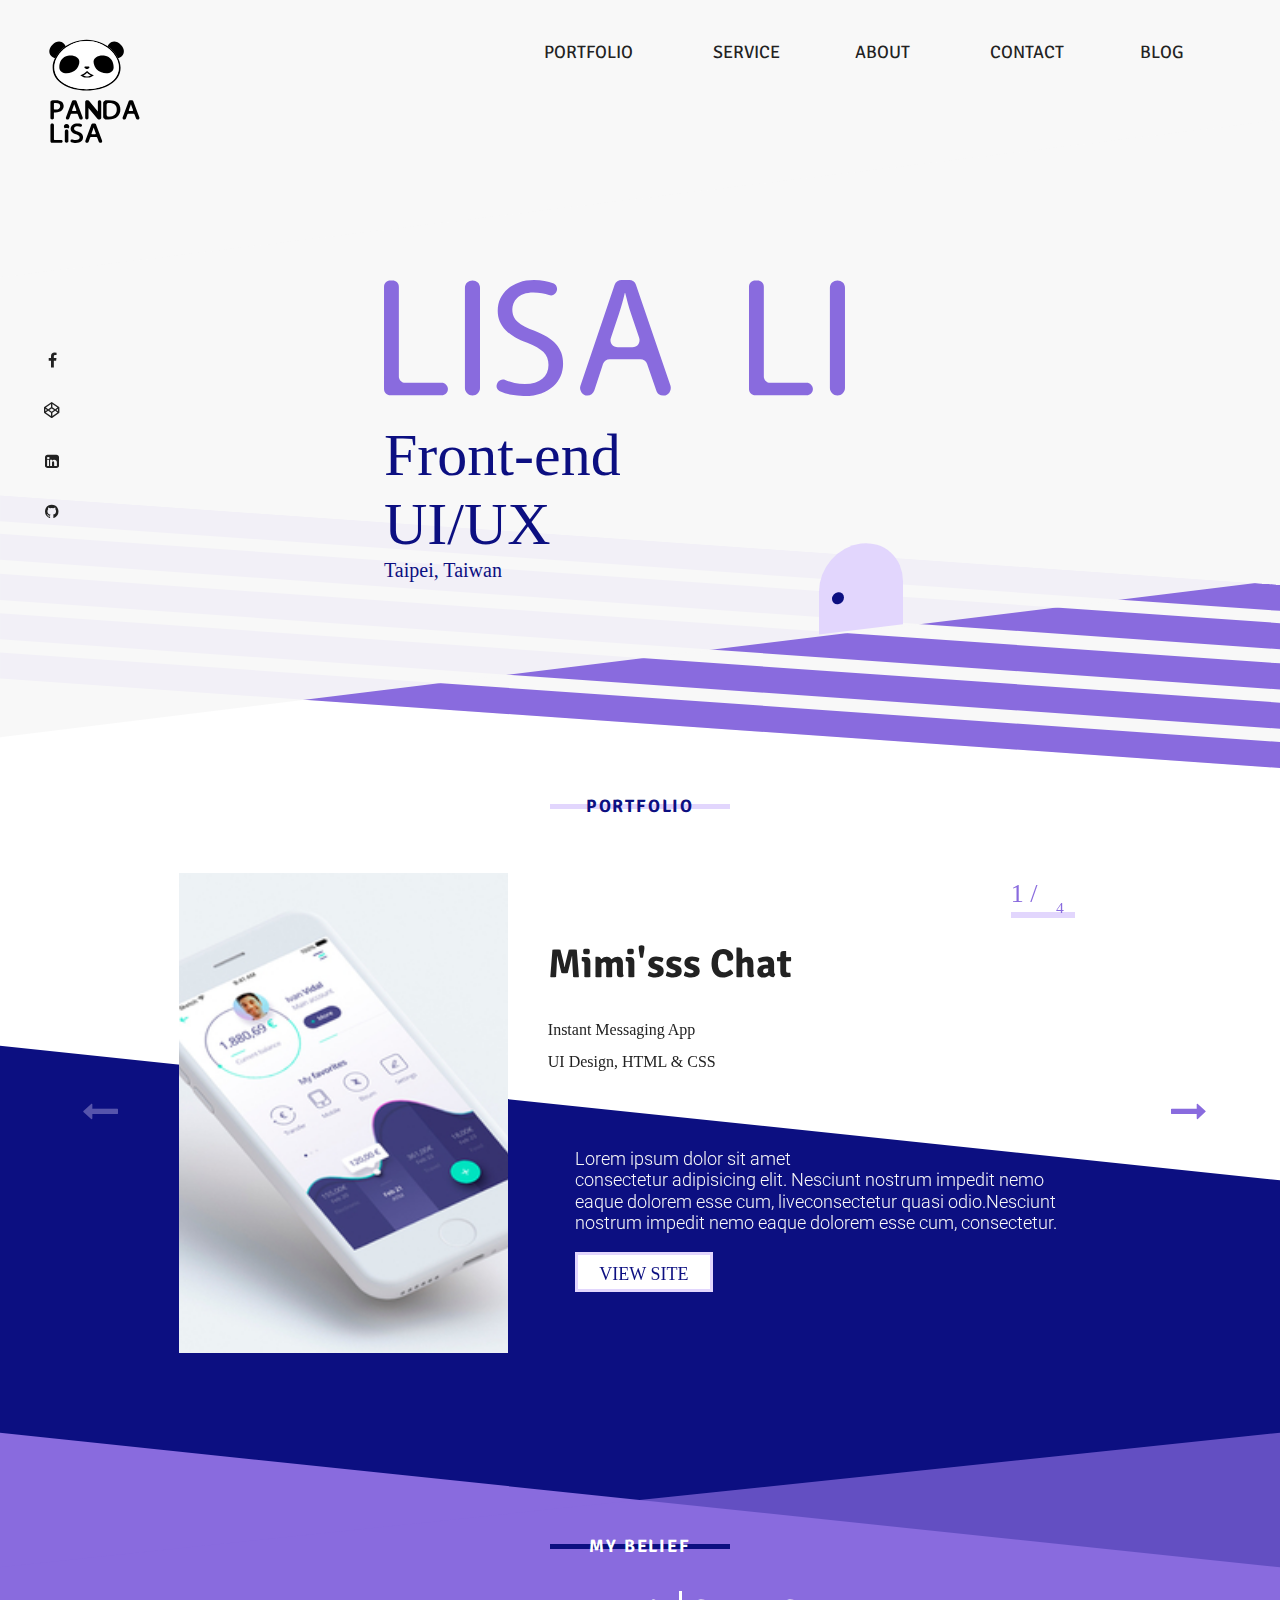
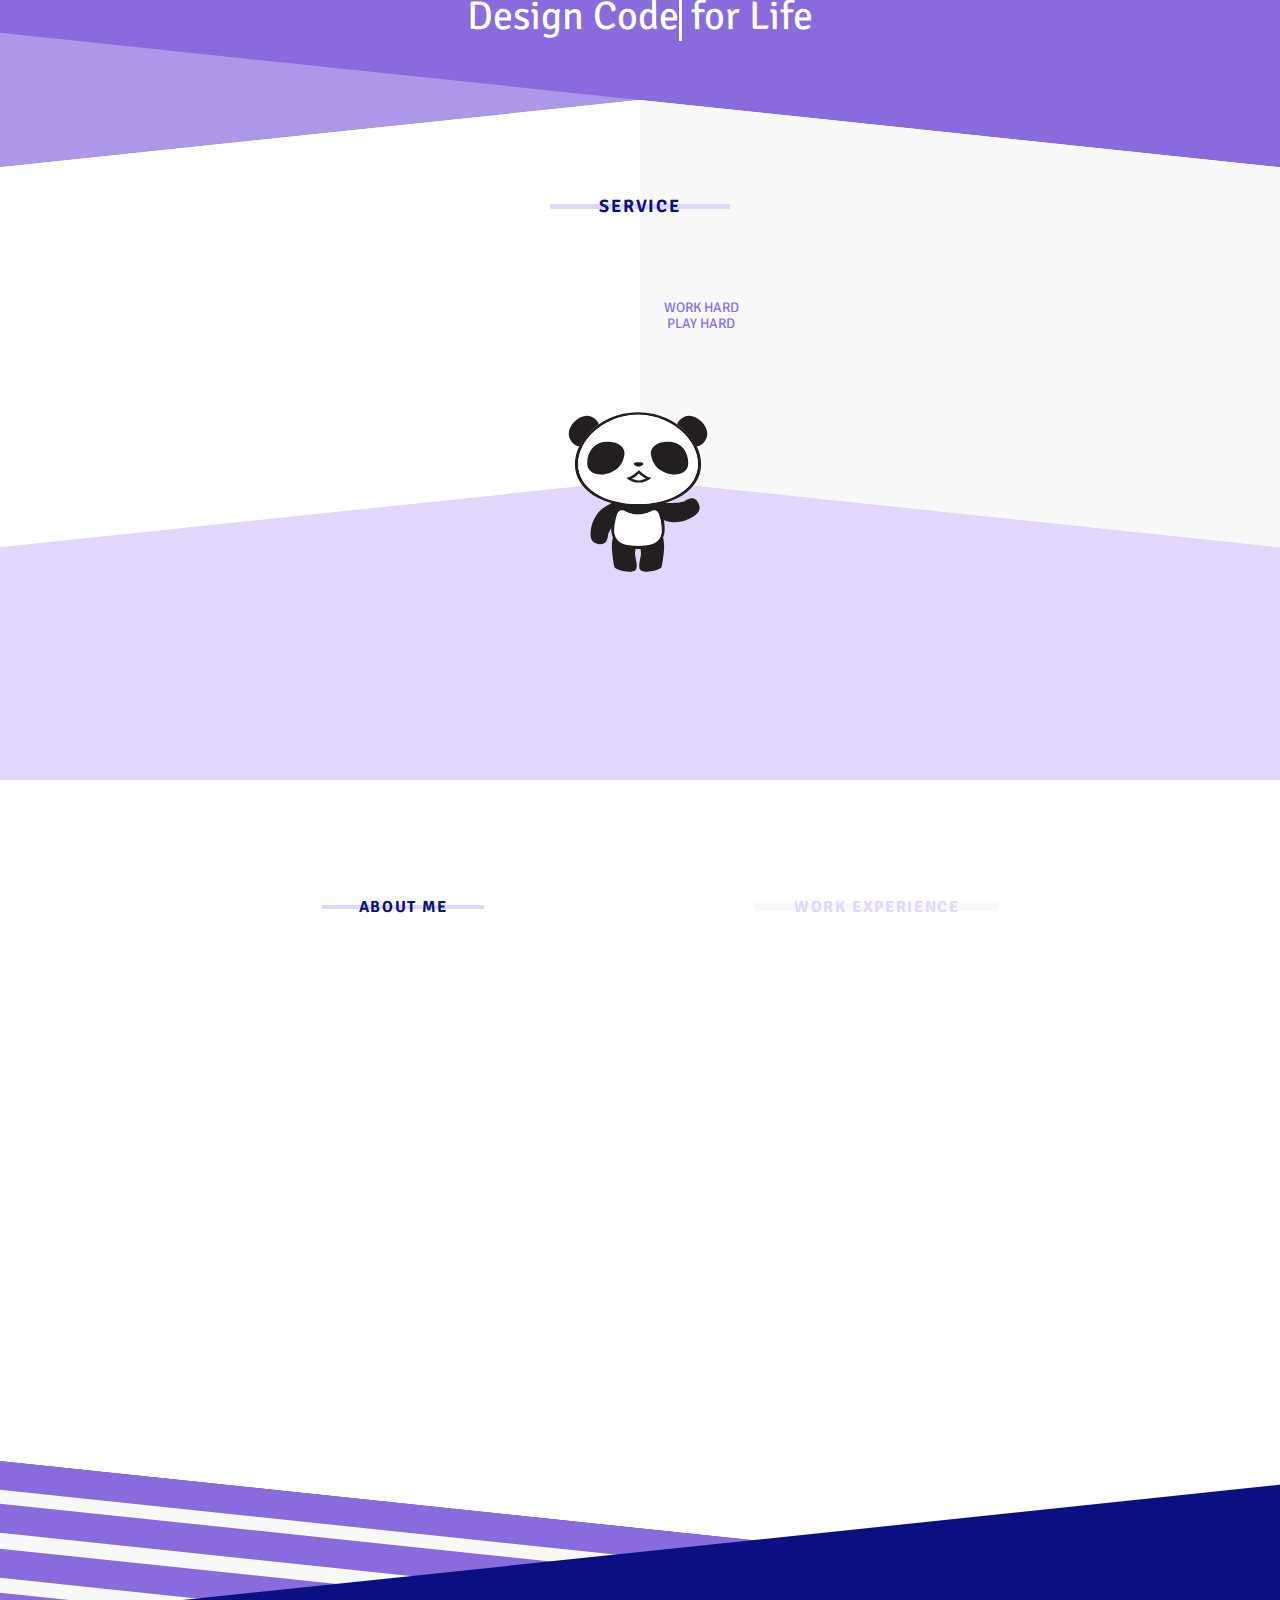
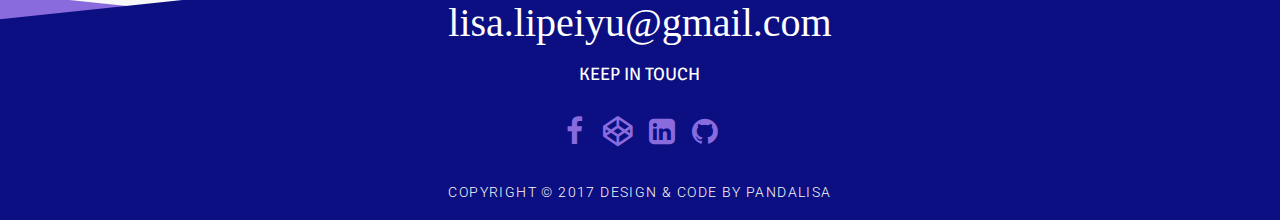
==== commit 2e603dd3: "update chinese ver" ====
--- a/index.html
+++ b/index.html
@@ -77,7 +77,7 @@
 	<!-- Hero Start -->
 		<section class="head-hero">
 			<div class="hero-title">
-				<div class="my-name fadeIn" data-duration="1s"><img src="svg/myname.svg"></div>
+				<div class="my-name fadeIn" data-duration="1s"><img src="svg/lisali.svg"></div>
 				<div class="my-job fadeIn" data-duration="2s">Front-end<br>UI/UX</div>
 				<div class="my-city fadeIn" data-duration="2.5s">Taipei, Taiwan</div>
 			</div>
--- a/css/main.css
+++ b/css/main.css
@@ -468,6 +468,8 @@
   float: left;
   position: absolute;
   width: 20%; }
+  .brand a:active {
+    background: none; }
   .brand .brand-logo {
     width: 7em;
     margin: 1em 1.2em;
@@ -608,6 +610,8 @@
   	}
   }
   */ }
+  .mobile-nav a:active {
+    background: none; }
   .mobile-nav .navicon {
     text-align: right;
     color: #FFF;
@@ -709,7 +713,8 @@
   float: left;
   display: block;
   position: fixed;
-  width: 10%;
+  width: 5%;
+  margin-left: 1em;
   margin-top: 25%;
   z-index: 900; }
   #social-nav ul li {
@@ -764,6 +769,10 @@
 .wrapper {
   width: 80%;
   margin: 0 10%; }
+  @media all and (min-width: 426px) and (max-width: 639px) {
+    .wrapper {
+      width: 86%;
+      margin: 0 7%; } }
   @media all and (min-width: 321px) and (max-width: 425px) {
     .wrapper {
       width: 90%;
@@ -802,12 +811,12 @@
   @media all and (min-width: 321px) and (max-width: 425px) {
     .case-img {
       width: 100%;
-      height: 7em;
+      height: 8em;
       padding: 0 1em; } }
   @media all and (max-width: 320px) {
     .case-img {
       width: 100%;
-      height: 7em;
+      height: 8em;
       padding: 0 1em; } }
 
 .case-name {
@@ -841,13 +850,13 @@
       text-align: center;
       font-size: 1.5em;
       width: 100%;
-      margin-top: 1em; } }
+      margin-top: 0.5em; } }
   @media all and (max-width: 320px) {
     .case-name {
       text-align: center;
       width: 100%;
       font-size: 1.5em;
-      margin-top: 1em; } }
+      margin-top: 0.5em; } }
 
 .case-type {
   float: left;
@@ -987,10 +996,10 @@
       top: 40%; } }
   @media all and (min-width: 321px) and (max-width: 425px) {
     .slider-button {
-      top: 90%; } }
+      top: 38%; } }
   @media all and (max-width: 320px) {
     .slider-button {
-      top: 90%; } }
+      top: 36%; } }
 
 .swiper-button-prev {
   width: 1em;
@@ -1001,12 +1010,15 @@
   .swiper-button-prev:hover {
     padding-top: .94em;
     text-shadow: 0.05em 0.1em 0.1em #222222; }
-  @media all and (min-width: 321px) and (max-width: 425px) {
+  @media all and (min-width: 426px) and (max-width: 639px) {
     .swiper-button-prev {
-      left: 20%; } }
-  @media all and (max-width: 320px) {
+      left: -2%; } }
+  @media all and (min-width: 321px) and (max-width: 425px) {
     .swiper-button-prev {
-      left: 20%; } }
+      left: -3%; } }
+  @media all and (max-width: 320px) {
+    .swiper-button-prev {
+      left: -3%; } }
 
 .swiper-button-next {
   width: 1em;
@@ -1018,12 +1030,15 @@
   .swiper-button-next:hover {
     padding-top: .94em;
     text-shadow: -0.05em 0.1em 0.1em #E2D6FD; }
-  @media all and (min-width: 321px) and (max-width: 425px) {
+  @media all and (min-width: 426px) and (max-width: 639px) {
     .swiper-button-next {
-      right: 20%; } }
-  @media all and (max-width: 320px) {
+      right: -2%; } }
+  @media all and (min-width: 321px) and (max-width: 425px) {
     .swiper-button-next {
-      right: 20%; } }
+      right: -3%; } }
+  @media all and (max-width: 320px) {
+    .swiper-button-next {
+      right: -3%; } }
 
 .swiper-pagination {
   position: absolute;
@@ -1058,7 +1073,7 @@
     .swiper-pagination {
       font-size: 1em;
       right: 48%;
-      top: 93%; } }
+      top: 95%; } }
   .swiper-pagination .swiper-pagination-total {
     display: block;
     position: absolute;
@@ -1348,7 +1363,7 @@
     .hero-title {
       width: 90%;
       margin-top: 6em;
-      margin-left: 8%; } }
+      margin-left: 6%; } }
   @media all and (max-width: 320px) {
     .hero-title {
       width: 90%;
@@ -1385,6 +1400,12 @@
     font-size: 3em;
     font-family: 'Roboto';
     color: #0C0F81; }
+    @media all and (min-width: 426px) and (max-width: 639px) {
+      .hero-title .my-job {
+        font-size: 2.5em; } }
+    @media all and (min-width: 321px) and (max-width: 425px) {
+      .hero-title .my-job {
+        font-size: 2.5em; } }
     @media all and (max-width: 320px) {
       .hero-title .my-job {
         font-size: 2.5em; } }
@@ -1392,6 +1413,12 @@
     font-size: 1em;
     font-family: 'Roboto';
     color: #0C0F81; }
+    @media all and (min-width: 321px) and (max-width: 425px) {
+      .hero-title .my-city {
+        font-size: .9em; } }
+    @media all and (max-width: 320px) {
+      .hero-title .my-city {
+        font-size: .9em; } }
 
 .hero-bg-panda {
   z-index: 50;
@@ -1400,14 +1427,24 @@
   margin: 10em 0 0 68%; }
   @media all and (min-width: 426px) and (max-width: 639px) {
     .hero-bg-panda {
+      display: none;
       margin: 9em 0 0 64%; } }
   @media all and (min-width: 321px) and (max-width: 425px) {
     .hero-bg-panda {
+      display: none;
       margin: 10em 0 0 58%; } }
   @media all and (max-width: 320px) {
     .hero-bg-panda {
+      display: none;
       margin: 9em 0 0 53%; } }
 
+@keyframes pandahi {
+  0% {
+    opacity: 0;
+    transform: rotate(0deg); }
+  100% {
+    opacity: 1;
+    transform: rotate(10deg); } }
 .hero-bg-panda-hi {
   width: 3em;
   height: 3em;
@@ -1416,6 +1453,8 @@
   color: #FFF;
   background: #E2D6FD;
   padding: 1em;
+  opacity: 0;
+  animation: pandahi 2s ease 2s 1 forwards;
   -webkit-border-radius: 50%;
   border-radius: 50%;
   transform: rotate(10deg); }
@@ -1452,10 +1491,19 @@
         border-radius: 80% 0 80% 0;
         transform: rotate(-60deg) scale(0.8); } }
 
+@keyframes pandawalk {
+  0% {
+    opacity: 0;
+    margin: 1.5em 0 0 4em; }
+  100% {
+    opacity: 1;
+    margin: 2em 0 0 2em; } }
 .hero-bg-panda-walk {
   width: 8em;
+  opacity: 0;
   position: absolute;
-  margin: 2em 0 0 2em; }
+  margin: 1.5em 0 0 4em;
+  animation: pandawalk 2s ease 1s 1 forwards; }
   @media all and (min-width: 321px) and (max-width: 425px) {
     .hero-bg-panda-walk {
       margin: 1em 0 0 1em; } }
@@ -1782,12 +1830,12 @@
       height: 100em; } }
   @media all and (min-width: 321px) and (max-width: 425px) {
     .my-profile {
-      height: 105em;
-      margin: 4em 0 3em; } }
+      height: 104em;
+      margin: 2em 0 1em; } }
   @media all and (max-width: 320px) {
     .my-profile {
-      height: 115em;
-      margin: 4em 0 3em; } }
+      height: 112em;
+      margin: 2em 0 1em; } }
 
 .about-nav {
   width: 74%;
@@ -1985,7 +2033,7 @@
   @media all and (max-width: 320px) {
     .profile-introduction {
       width: 90%;
-      height: 35em;
+      height: 36em;
       padding: 0;
       margin: 1em 5%;
       line-height: 1.7em; } }
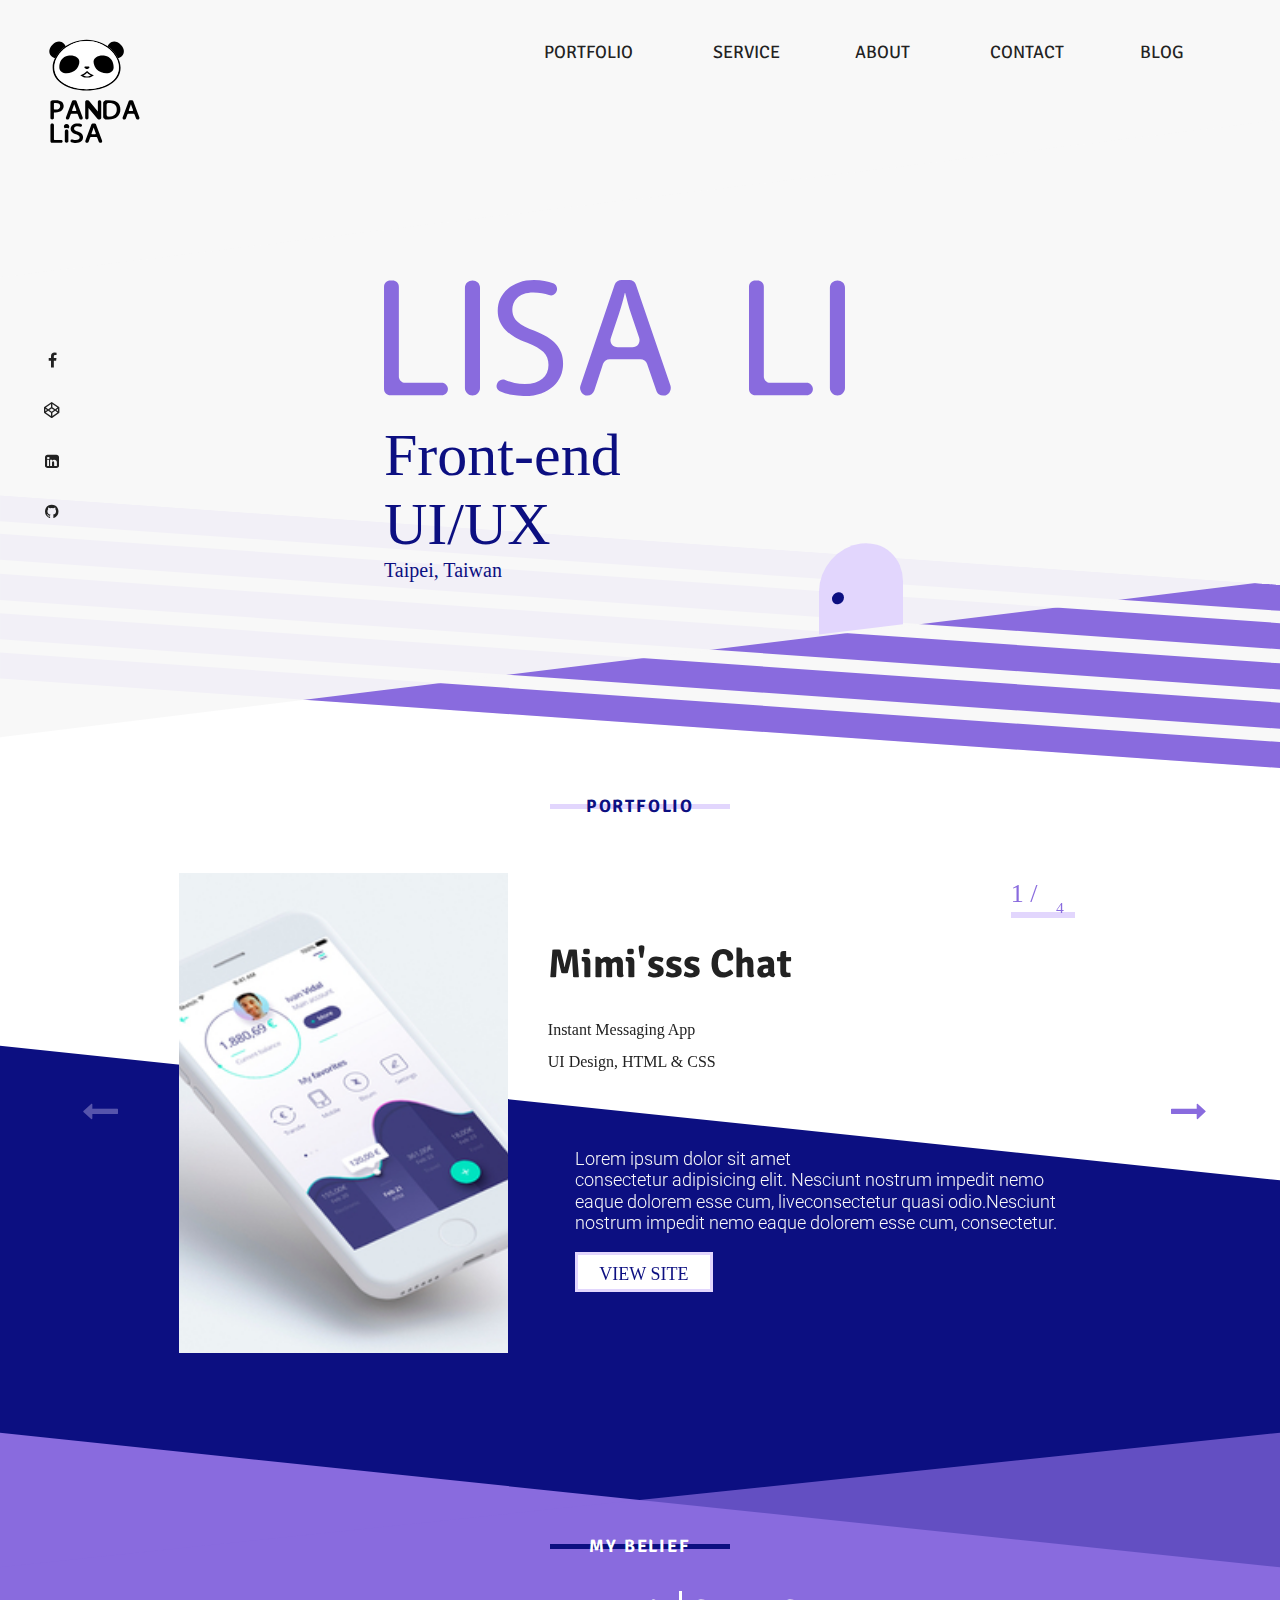
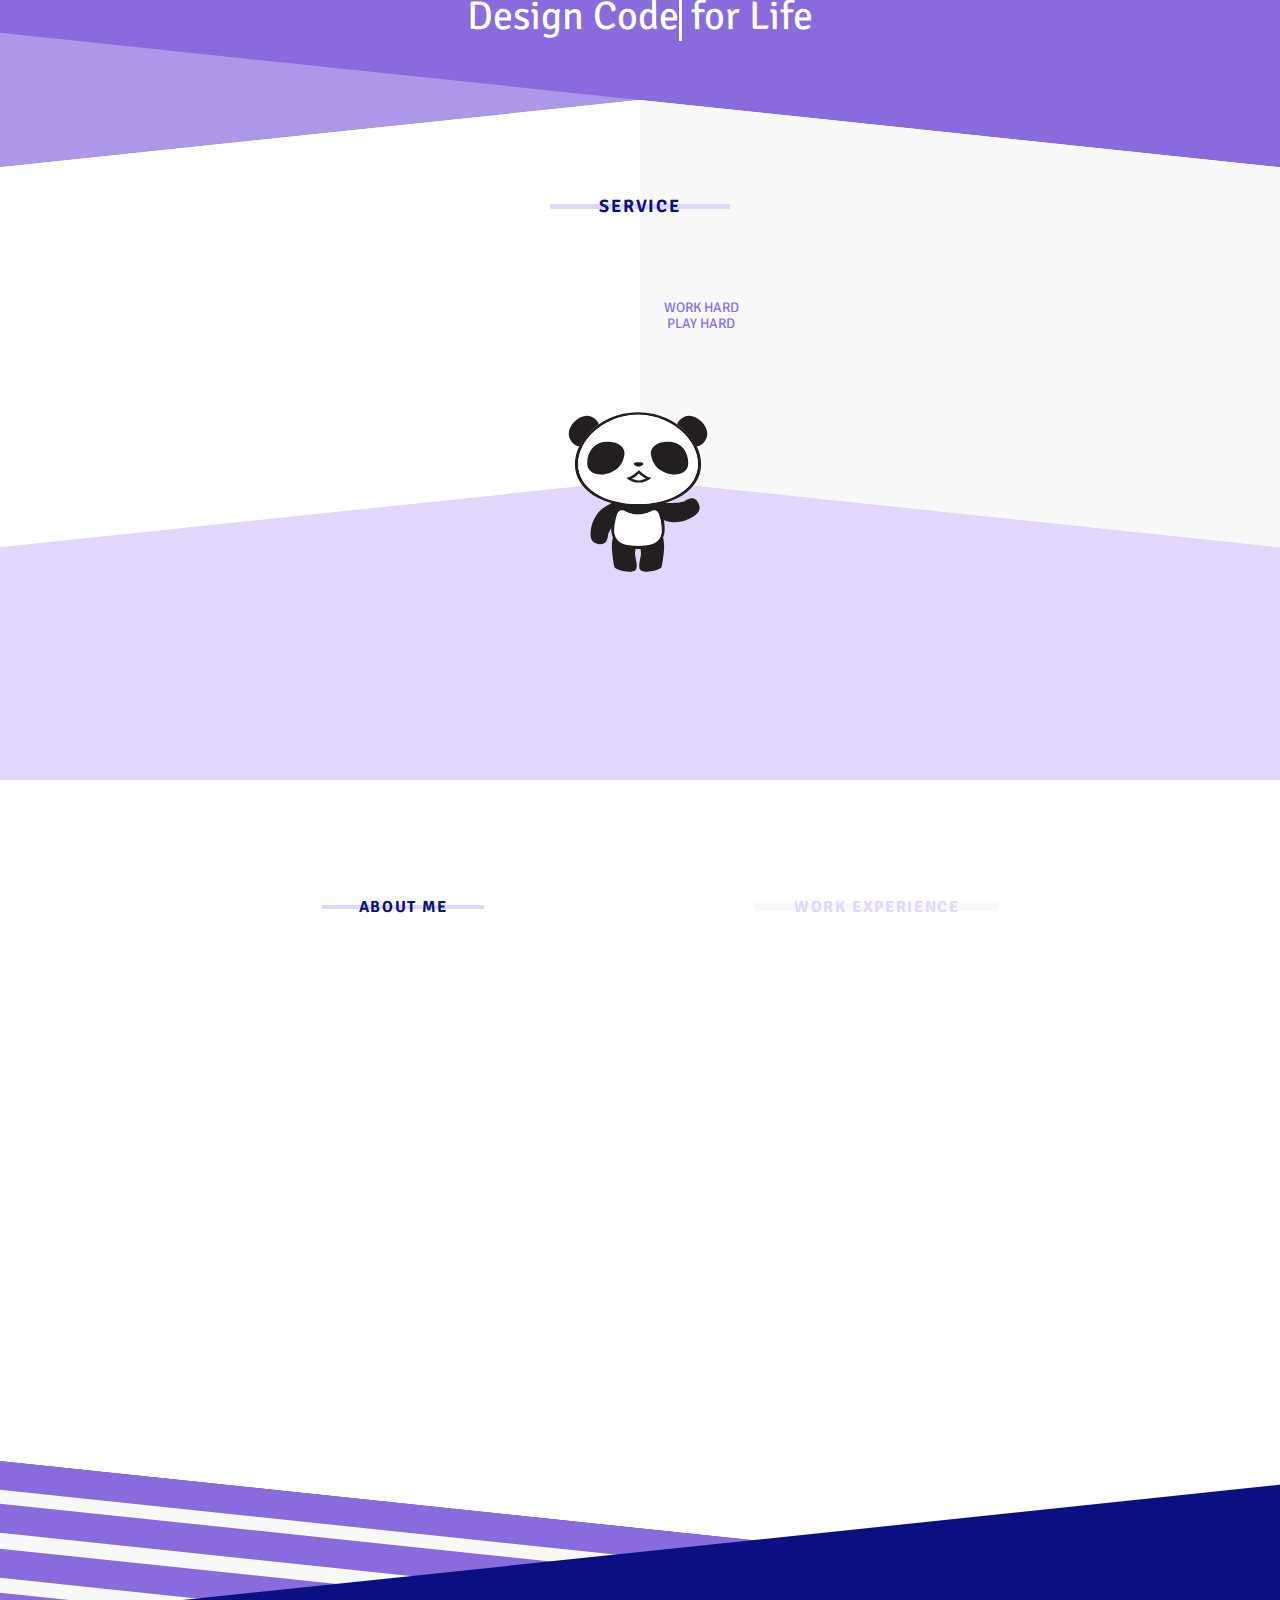
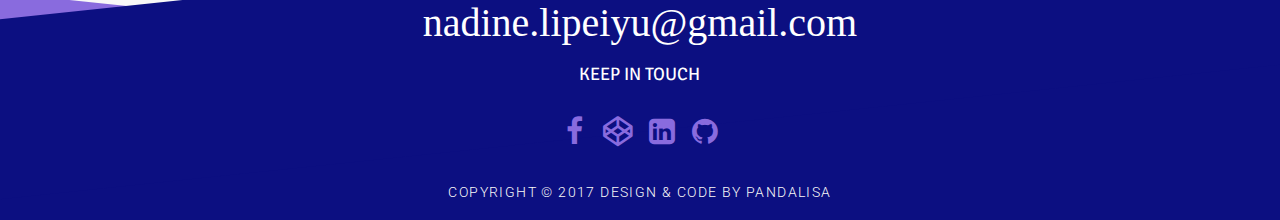
==== commit 154865e6: "Update index.html" ====
--- a/index.html
+++ b/index.html
@@ -288,7 +288,7 @@
 	<footer id="contact">
 		<section class="my-contact">
 			<div class="contact-info">
-				<a href="mailto:lisa.lipeiyu@gmail.com" class="my-mail">lisa.lipeiyu@gmail.com</a>
+				<a href="mailto:nadine.lipeiyu@gmail.com" class="my-mail">nadine.lipeiyu@gmail.com</a>
 			</div>
 			<p>Keep in Touch</p>
 			<div class="social-contact">
@@ -326,4 +326,4 @@
 
 
 </body>
-</html>+</html>
